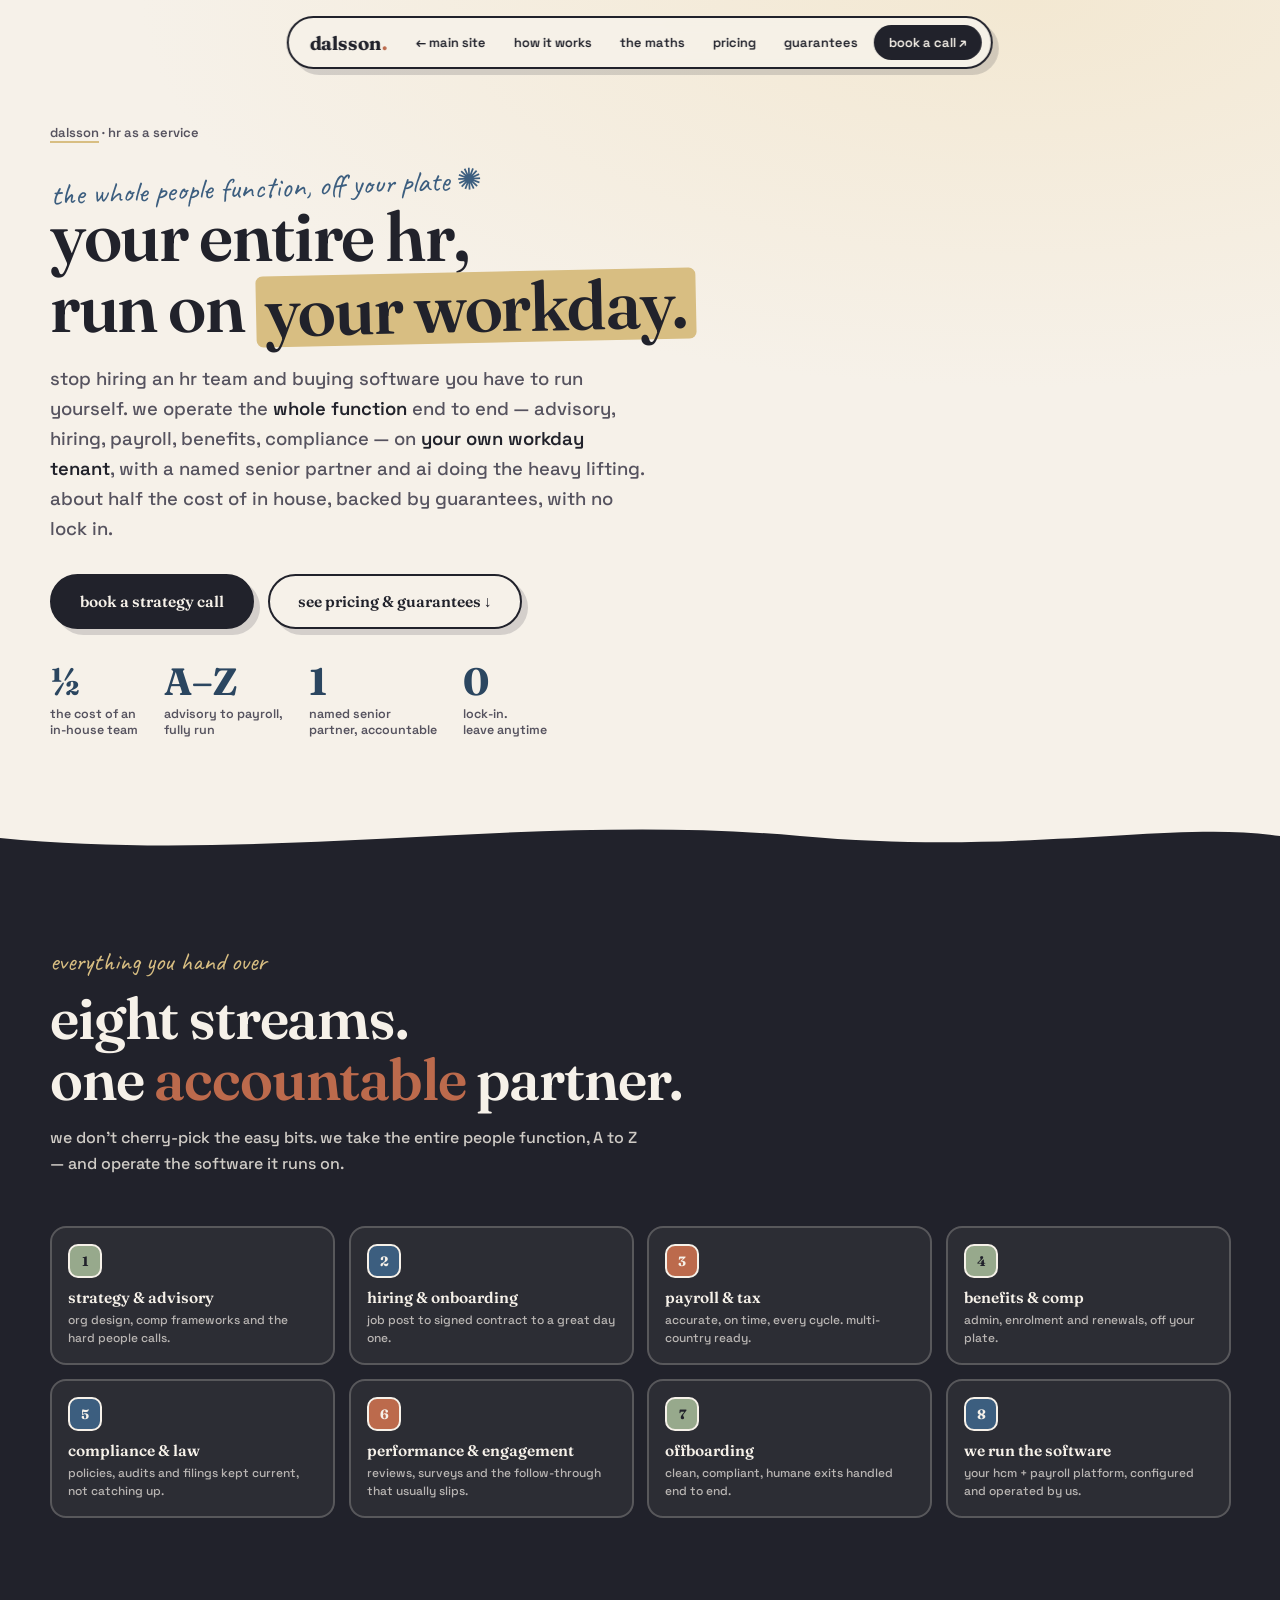
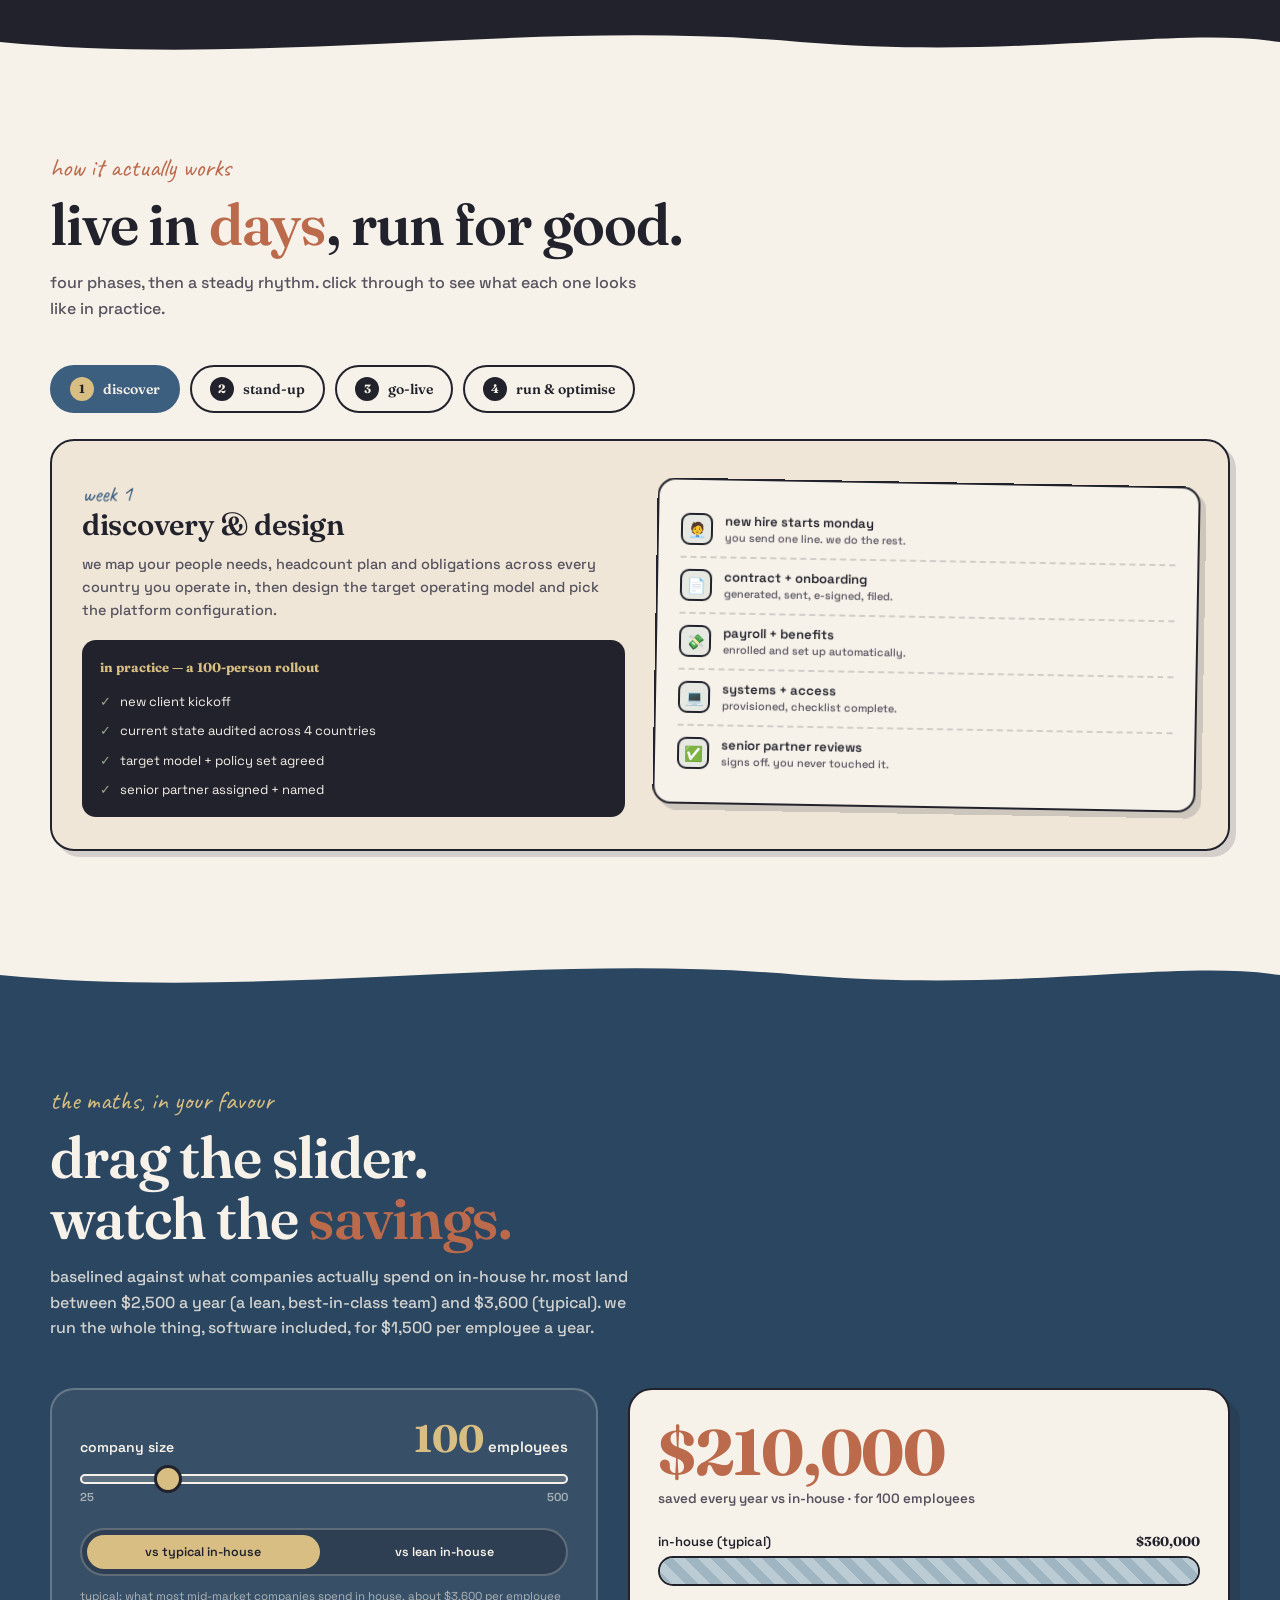
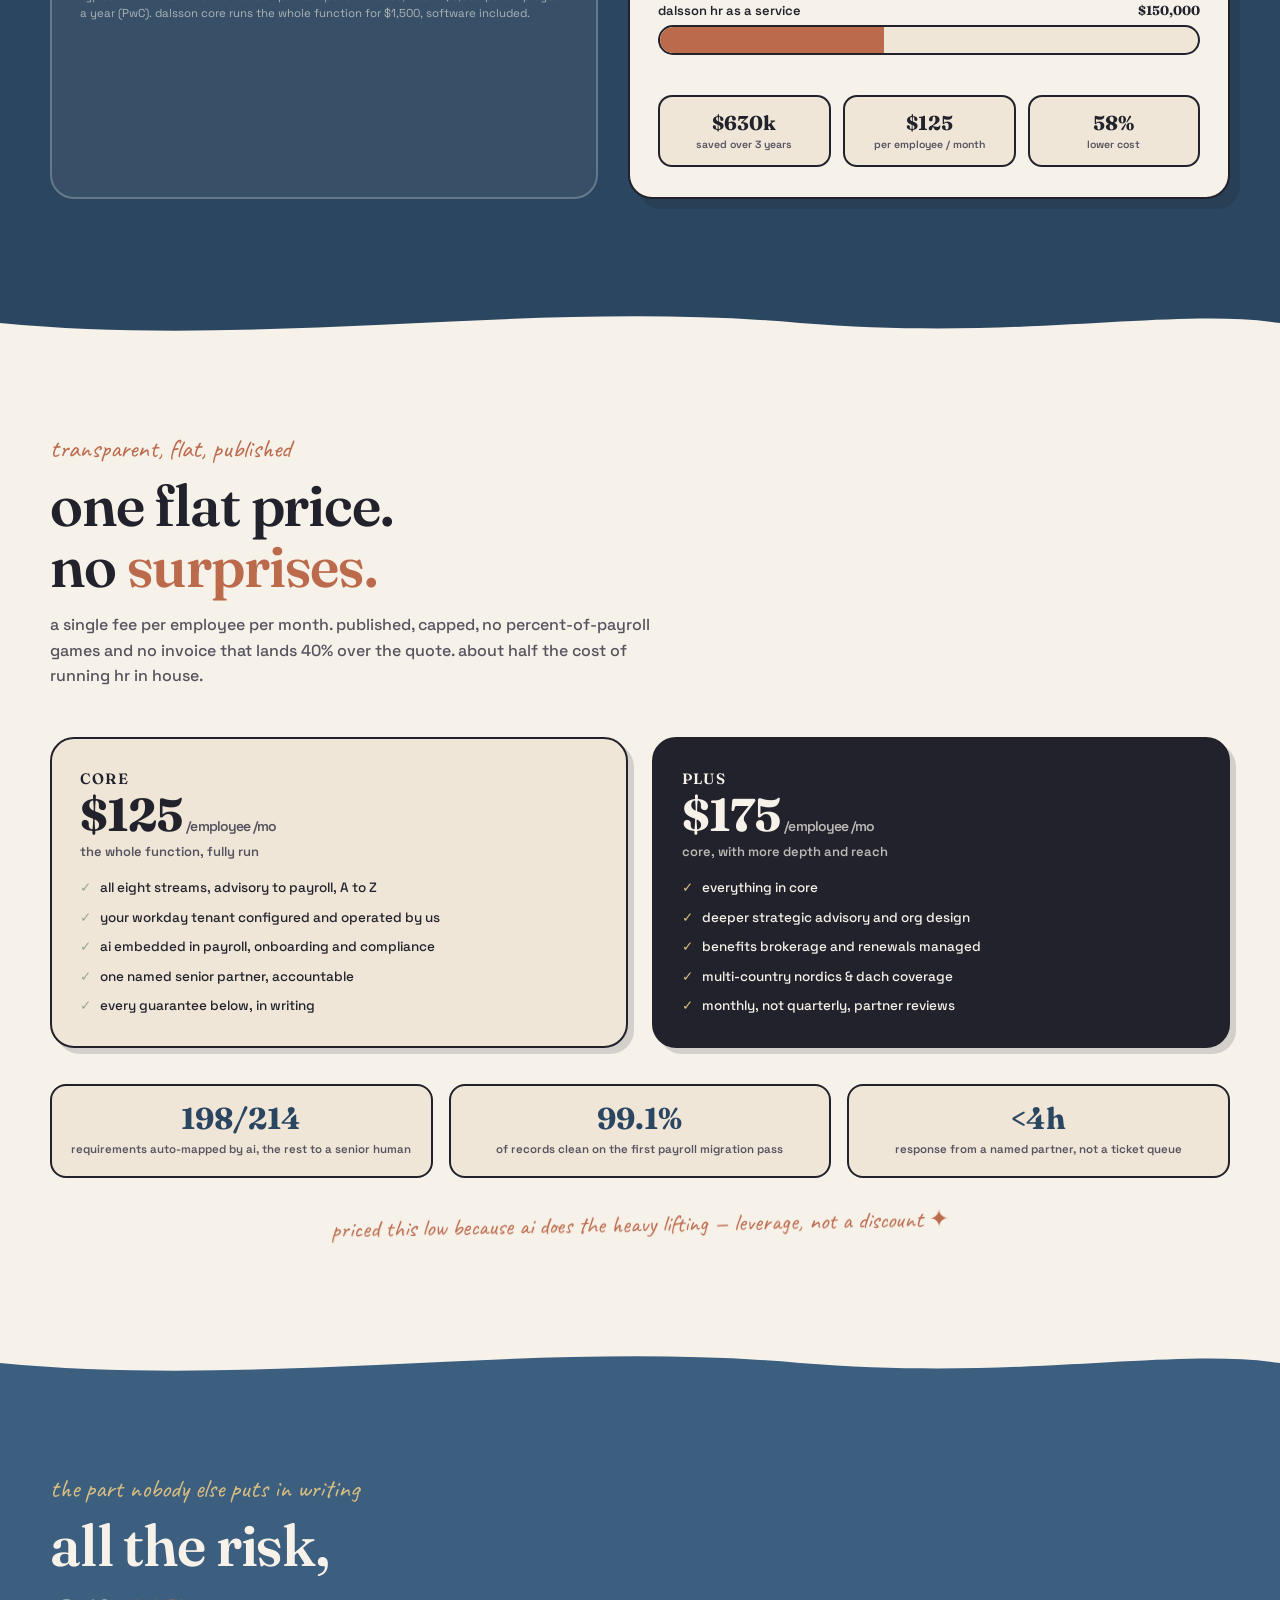
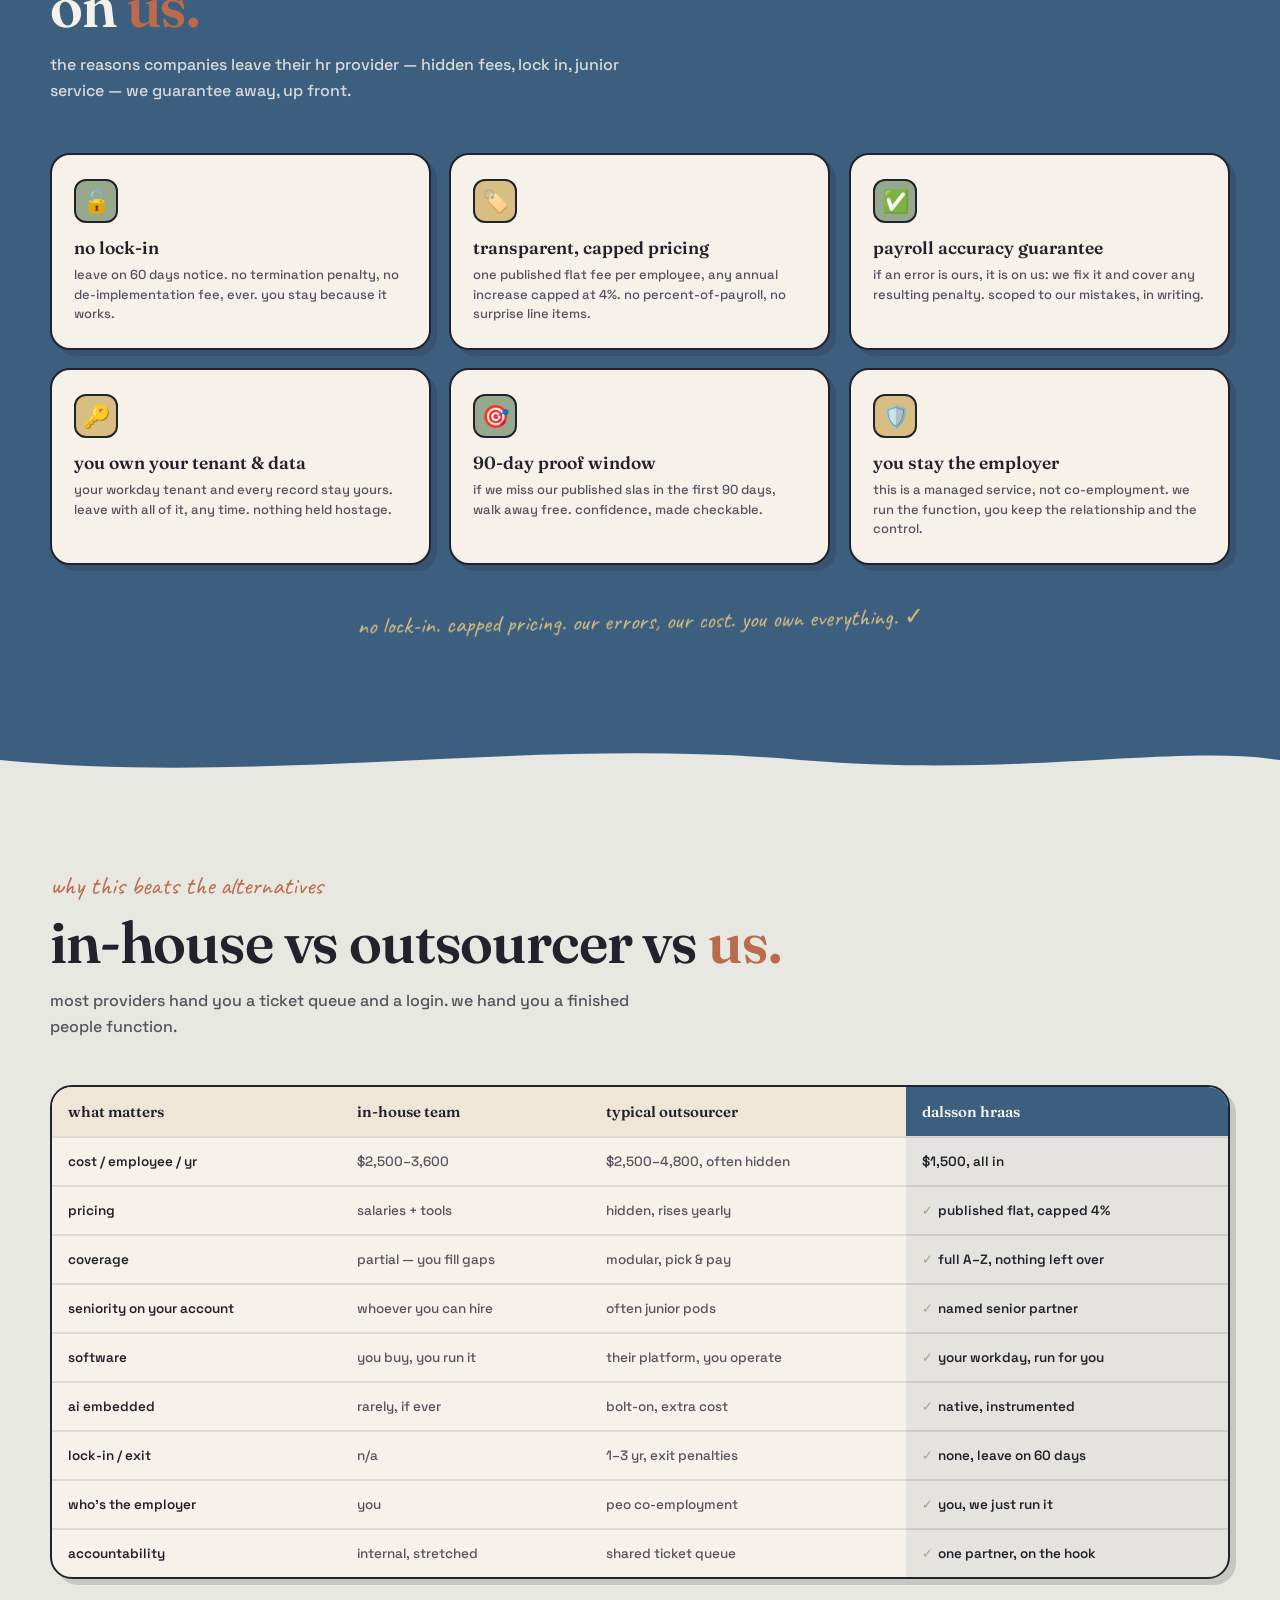
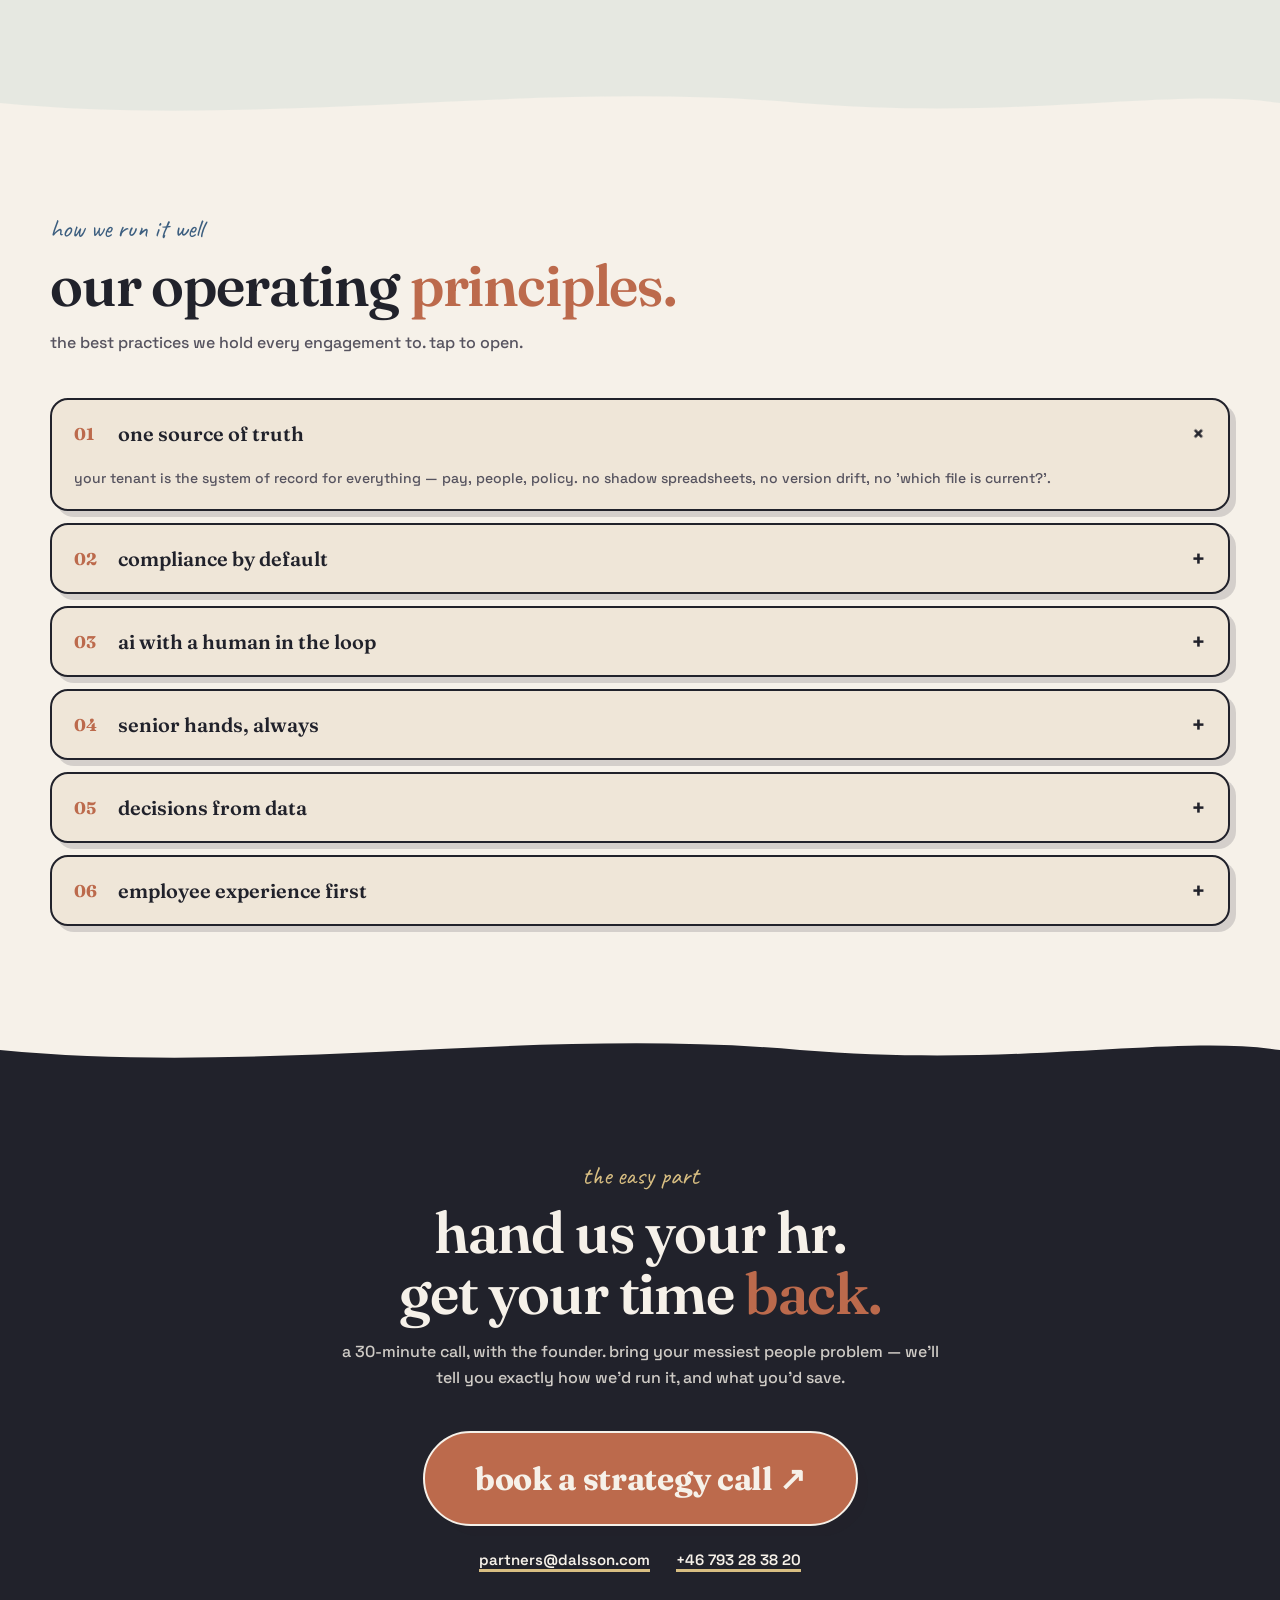
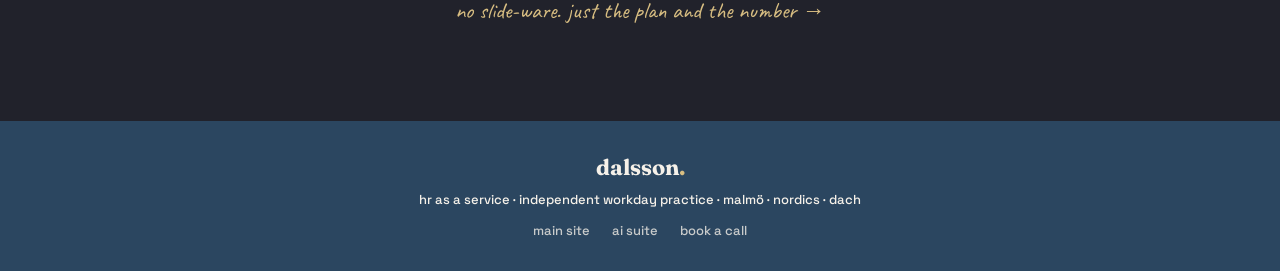
==== hr-as-a-service.html @ a82a8c63 "Import live site source from Vercel deployment (17 Jun 2026) The 12 files actually deployed to dalss" ====
<!DOCTYPE html>
<html lang="en">
<head>
<meta charset="UTF-8">
<meta name="viewport" content="width=device-width, initial-scale=1">
<title>dalsson — hr as a service</title>
<meta name="description" content="Dalsson HR as a Service: your entire people function, run for you end to end — advisory to payroll, software included, AI embedded, for about half the cost of an in-house team.">
<link rel="canonical" href="https://dalsson.com/hr-as-a-service">
<meta name="theme-color" content="#F6F1E9">
<link rel="icon" href="/favicon.svg" type="image/svg+xml">
<link rel="icon" href="/favicon-32.png" sizes="32x32" type="image/png">
<link rel="apple-touch-icon" href="/apple-touch-icon.png">
<link rel="manifest" href="/site.webmanifest">
<meta property="og:type" content="website">
<meta property="og:site_name" content="dalsson">
<meta property="og:locale" content="en_US">
<meta property="og:url" content="https://dalsson.com/hr-as-a-service">
<meta property="og:title" content="HR as a Service — dalsson">
<meta property="og:description" content="Your entire HR run on your Workday, software included, AI embedded — about half the cost of in-house. Transparent flat pricing, no lock-in, guarantees in writing.">
<meta property="og:image" content="https://dalsson.com/og-hraas.png">
<meta property="og:image:width" content="1200">
<meta property="og:image:height" content="630">
<meta property="og:image:alt" content="dalsson HR as a Service — HR, fully run, about half the cost">
<meta name="twitter:card" content="summary_large_image">
<meta name="twitter:title" content="HR as a Service — dalsson">
<meta name="twitter:description" content="Your whole people function, run on your Workday for about half the cost of in-house. No lock-in, guarantees in writing.">
<meta name="twitter:image" content="https://dalsson.com/og-hraas.png">
<link rel="preconnect" href="https://fonts.googleapis.com">
<link rel="preconnect" href="https://fonts.gstatic.com" crossorigin>
<link href="https://fonts.googleapis.com/css2?family=Fraunces:ital,opsz,wght@0,9..144,500;0,9..144,600;0,9..144,700;1,9..144,500&family=Space+Grotesk:wght@400;500;600;700&family=Caveat:wght@600;700&display=swap" rel="stylesheet">
<style>
:root{
  --paper:#F6F1E9;--paper2:#EFE6D8;--ink:#21222B;--ink2:#56535F;
  --blue:#3C5E7F;--blue-d:#2B4660;--clay:#BC6A4C;--sage:#97A98C;
  --sand:#D8BE82;--mist:#9FB6C2;--teal:#43666A;--soft:#E6E8E1;
  --disp:'Fraunces',Georgia,serif;--body:'Space Grotesk',system-ui,sans-serif;--hand:'Caveat',cursive;
  --spring:cubic-bezier(.34,1.4,.5,1);
  --sh:6px 6px 0 rgba(33,34,43,.16);--sh-h:10px 10px 0 rgba(33,34,43,.18);
}
*{margin:0;padding:0;box-sizing:border-box}
html{scroll-behavior:smooth}
body{background:var(--paper);color:var(--ink);font-family:var(--body);overflow-x:hidden;-webkit-font-smoothing:antialiased}
a{color:inherit;text-decoration:none}
button{font:inherit;color:inherit;background:none;border:none;cursor:pointer}
svg{display:block}
::selection{background:var(--sand);color:var(--ink)}
:focus-visible{outline:3px solid var(--blue);outline-offset:3px}

@keyframes floaty{0%,100%{transform:translateY(0)}50%{transform:translateY(-10px)}}
@keyframes popin{0%{opacity:0;transform:translateY(38px) scale(.86)}70%{opacity:1;transform:translateY(-5px) scale(1.03)}100%{opacity:1;transform:translateY(0) scale(1)}}
@keyframes spinny{to{transform:rotate(360deg)}}
.pop{opacity:0}.pop.go{animation:popin .7s var(--spring) forwards;animation-delay:var(--d,0s)}
@media(prefers-reduced-motion:reduce){*,*::before,*::after{animation-duration:.01ms!important;animation-delay:0s!important;transition-duration:.01ms!important}.pop{opacity:1}}

/* nav */
nav.top{position:fixed;top:16px;left:50%;transform:translateX(-50%);z-index:200;display:flex;align-items:center;gap:4px;
  background:rgba(246,241,233,.92);backdrop-filter:blur(10px);border:2px solid var(--ink);border-radius:999px;padding:7px 9px;box-shadow:var(--sh);max-width:calc(100vw - 20px);white-space:nowrap}
nav.top .logo{font-family:var(--disp);font-weight:700;font-size:19px;padding:0 12px;letter-spacing:-.01em}
nav.top .logo i{color:var(--clay);font-style:normal}
nav.top a.lnk{font-weight:600;font-size:13px;padding:8px 12px;border-radius:999px;transition:all .25s var(--spring)}
nav.top a.lnk:hover{background:var(--sand);transform:rotate(-2deg) scale(1.05)}
nav.top a.cta{background:var(--ink);color:var(--paper);font-weight:600;font-size:13px;padding:9px 15px;border-radius:999px;transition:all .25s var(--spring)}
nav.top a.cta:hover{background:var(--blue);transform:rotate(1.5deg) scale(1.05)}
@media(max-width:720px){nav.top a.lnk{display:none}}

.wrap{max-width:1180px;margin:0 auto}
section.block{position:relative;padding:84px 24px 96px}
.kick{display:inline-block;font-family:var(--hand);font-size:26px;transform:rotate(-2deg);margin-bottom:10px;color:var(--blue)}
h2.huge{font-family:var(--disp);font-weight:600;letter-spacing:-.02em;font-size:clamp(31px,4.6vw,58px);line-height:1.06;max-width:900px}
h2.huge em{font-style:normal;color:var(--clay)}
.subline{font-size:16px;font-weight:500;margin-top:14px;max-width:600px;line-height:1.6;color:var(--ink2)}
.wave{display:block;width:100%;height:54px;margin-bottom:-1px}

/* hero */
.hero{position:relative;padding:124px 24px 70px;background:radial-gradient(115% 80% at 80% 0%, #F3E8D2 0%, var(--paper) 60%);overflow:hidden}
.hero .crumb{font-weight:600;font-size:13px;color:var(--ink2);margin-bottom:14px}
.hero .crumb a{border-bottom:2px solid var(--sand)}
.hero .hello{font-family:var(--hand);font-size:clamp(22px,2.6vw,30px);color:var(--blue);transform:rotate(-2deg);margin-bottom:8px}
.hero h1{font-family:var(--disp);font-weight:600;letter-spacing:-.02em;font-size:clamp(38px,5.4vw,72px);line-height:1.02}
.hero h1 .mark{font-style:normal;background:var(--sand);padding:0 .12em;border-radius:.1em;display:inline-block;transform:rotate(-1.2deg)}
.hero h1 em{font-style:normal;color:var(--clay)}
.hero p.sub{font-size:clamp(15px,1.5vw,18.5px);line-height:1.62;color:var(--ink2);max-width:600px;margin-top:22px;font-weight:500}
.hero p.sub b{color:var(--ink);font-weight:600}
.hero-ctas{display:flex;gap:14px;margin-top:30px;flex-wrap:wrap}
.bigbtn{font-family:var(--disp);font-weight:600;font-size:15.5px;background:var(--ink);color:var(--paper);padding:16px 28px;border-radius:999px;border:2px solid var(--ink);box-shadow:var(--sh);transition:all .22s var(--spring);display:inline-block}
.bigbtn:hover{transform:translateY(-3px) rotate(-1deg);box-shadow:var(--sh-h);background:var(--blue)}
.bigbtn:active{transform:translateY(2px);box-shadow:3px 3px 0 rgba(33,34,43,.2)}
.bigbtn.ghost{background:var(--paper);color:var(--ink)}
.bigbtn.ghost:hover{background:var(--sand);color:var(--ink)}
.trust{display:flex;gap:26px;flex-wrap:wrap;margin-top:34px}
.trust .ti{display:flex;flex-direction:column}
.trust .ti b{font-family:var(--disp);font-weight:700;font-size:clamp(26px,3vw,38px);color:var(--blue-d);line-height:1}
.trust .ti span{font-size:12.5px;font-weight:600;color:var(--ink2);margin-top:5px}

/* streams */
.streams-sec{background:var(--ink);color:var(--paper)}
.streams-sec .kick{color:var(--sand)}
.streams-sec .subline{color:rgba(246,241,233,.82)}
.hr-streams{display:grid;grid-template-columns:repeat(4,1fr);gap:14px;margin-top:50px}
@media(max-width:900px){.hr-streams{grid-template-columns:repeat(2,1fr)}}
@media(max-width:520px){.hr-streams{grid-template-columns:1fr}}
.stream{background:rgba(246,241,233,.05);border:2px solid rgba(246,241,233,.22);border-radius:16px;padding:16px;transform:rotate(var(--r,0deg));transition:transform .25s var(--spring),background .25s}
.stream:hover{transform:rotate(0deg) translateY(-5px);background:rgba(246,241,233,.1)}
.stream:nth-child(4n+1){--r:-.8deg}.stream:nth-child(4n+2){--r:.7deg}.stream:nth-child(4n+3){--r:.6deg}.stream:nth-child(4n){--r:-.7deg}
.stream .si{width:34px;height:34px;border-radius:10px;background:var(--blue);border:2px solid var(--paper);display:flex;align-items:center;justify-content:center;font-family:var(--disp);font-weight:700;font-size:13.5px;color:var(--paper);margin-bottom:11px}
.stream:nth-child(3n) .si{background:var(--clay)}.stream:nth-child(3n+1) .si{background:var(--sage);color:var(--ink)}
.stream .st{font-family:var(--disp);font-weight:600;font-size:15.5px;line-height:1.18}
.stream .sp{font-size:12px;line-height:1.45;color:rgba(246,241,233,.7);margin-top:5px;font-weight:500}

/* how it works */
.how{background:var(--paper)}
.how .kick{color:var(--clay)}
.tabs{display:flex;gap:10px;flex-wrap:wrap;margin-top:44px}
.tab{font-family:var(--disp);font-weight:600;font-size:14px;border:2px solid var(--ink);border-radius:999px;padding:10px 18px;background:var(--paper);transition:all .2s var(--spring);display:flex;align-items:center;gap:9px}
.tab .tn{width:24px;height:24px;border-radius:50%;background:var(--ink);color:var(--paper);display:flex;align-items:center;justify-content:center;font-size:12px;font-weight:700}
.tab:hover{transform:translateY(-2px)}
.tab.on{background:var(--blue);color:var(--paper);border-color:var(--blue)}
.tab.on .tn{background:var(--sand);color:var(--ink)}
.panel{margin-top:26px;border:2px solid var(--ink);border-radius:24px;background:var(--paper2);box-shadow:var(--sh);padding:32px 30px;display:grid;grid-template-columns:1fr 1fr;gap:30px;align-items:center}
@media(max-width:820px){.panel{grid-template-columns:1fr;gap:22px}}
.panel h3{font-family:var(--disp);font-weight:600;font-size:clamp(21px,2.3vw,30px);letter-spacing:-.01em}
.panel .when{font-family:var(--hand);font-size:23px;color:var(--blue);transform:rotate(-1.5deg);margin-bottom:4px}
.panel p{font-size:14.5px;line-height:1.6;font-weight:500;margin-top:10px;color:var(--ink2)}
.panel .ex{margin-top:18px;background:var(--ink);color:var(--paper);border-radius:14px;padding:16px 18px;font-size:13px;line-height:1.7}
.panel .ex b{color:var(--sand);font-family:var(--disp)}
.panel .ex .row{display:flex;gap:9px;align-items:flex-start;margin-top:7px}
.panel .ex .row:first-of-type{margin-top:12px}
.panel .ex .tick{color:var(--sage);font-weight:700}
.flowcard{background:var(--paper);border:2px solid var(--ink);border-radius:18px;box-shadow:var(--sh);padding:22px;transform:rotate(1deg)}
.flowcard .fl{display:flex;align-items:center;gap:12px;padding:11px 0;border-bottom:2px dashed rgba(33,34,43,.18)}
.flowcard .fl:last-child{border-bottom:none}
.flowcard .fl .d{width:32px;height:32px;flex:none;border-radius:9px;background:var(--soft);border:2px solid var(--ink);display:flex;align-items:center;justify-content:center;font-size:15px}
.flowcard .fl .ft{font-size:13px;font-weight:600;line-height:1.3}
.flowcard .fl .ft span{display:block;font-size:11px;font-weight:500;color:var(--ink2)}

/* calculator */
.calc{background:var(--blue-d);color:var(--paper);overflow:hidden}
.calc .kick{color:var(--sand)}
.calc .subline{color:rgba(246,241,233,.82)}
.calc-grid{display:grid;grid-template-columns:1fr 1.1fr;gap:30px;margin-top:48px;align-items:stretch}
@media(max-width:880px){.calc-grid{grid-template-columns:1fr}}
.calc-controls{background:rgba(246,241,233,.06);border:2px solid rgba(246,241,233,.25);border-radius:24px;padding:30px 28px}
.calc-controls label{font-weight:600;font-size:14px;display:block}
.empline{display:flex;align-items:baseline;justify-content:space-between;margin-bottom:6px}
.empline .ev{font-family:var(--disp);font-weight:700;font-size:38px;color:var(--sand);line-height:1}
.empline .ev small{font-size:15px;color:var(--paper);font-weight:600;margin-left:4px;font-family:var(--body)}
input[type=range]{-webkit-appearance:none;appearance:none;width:100%;height:10px;border-radius:999px;background:rgba(246,241,233,.2);border:2px solid var(--paper);outline:none;margin:10px 0 6px}
input[type=range]::-webkit-slider-thumb{-webkit-appearance:none;appearance:none;width:28px;height:28px;border-radius:50%;background:var(--sand);border:3px solid var(--ink);cursor:pointer;transition:transform .15s}
input[type=range]::-webkit-slider-thumb:hover{transform:scale(1.12)}
input[type=range]::-moz-range-thumb{width:28px;height:28px;border-radius:50%;background:var(--sand);border:3px solid var(--ink);cursor:pointer}
.rangeends{display:flex;justify-content:space-between;font-size:11.5px;font-weight:600;color:rgba(246,241,233,.6)}
.toggle{display:flex;gap:8px;margin-top:24px;background:rgba(33,34,43,.35);border-radius:999px;padding:5px;border:2px solid rgba(246,241,233,.25)}
.toggle button{flex:1;font-weight:600;font-size:12.5px;padding:9px 8px;border-radius:999px;color:var(--paper);transition:all .2s}
.toggle button.on{background:var(--sand);color:var(--ink)}
.tnote{font-size:11.5px;color:rgba(246,241,233,.62);margin-top:12px;line-height:1.45}
.calc-out{background:var(--paper);color:var(--ink);border:2px solid var(--ink);border-radius:24px;box-shadow:var(--sh-h);padding:30px 28px;display:flex;flex-direction:column}
.bigsave{font-family:var(--disp);font-weight:700;font-size:clamp(40px,5.5vw,64px);letter-spacing:-.02em;color:var(--clay);line-height:1;font-variant-numeric:tabular-nums}
.bigsave-l{font-size:13.5px;font-weight:600;color:var(--ink2);margin-top:6px}
.bars{margin-top:26px}
.barbox{margin-bottom:16px}
.barbox .bl{display:flex;justify-content:space-between;font-size:13px;font-weight:600;margin-bottom:6px}
.barbox .bl b{font-family:var(--disp);font-variant-numeric:tabular-nums}
.bar-track{height:30px;border:2px solid var(--ink);border-radius:999px;background:var(--paper2);overflow:hidden}
.bar-fill{height:100%;border-radius:999px 0 0 999px;width:0;transition:width .5s var(--spring)}
.bar-fill.full{background:repeating-linear-gradient(45deg,var(--mist),var(--mist) 9px,#bcccd4 9px,#bcccd4 18px)}
.bar-fill.us{background:var(--clay)}
.calc-foot{display:grid;grid-template-columns:repeat(3,1fr);gap:12px;margin-top:auto;padding-top:24px}
.miniwn{border:2px solid var(--ink);border-radius:14px;padding:13px 12px;text-align:center;background:var(--paper2)}
.miniwn b{font-family:var(--disp);font-weight:700;font-size:20px;display:block;font-variant-numeric:tabular-nums}
.miniwn span{font-size:10.5px;font-weight:600;color:var(--ink2);line-height:1.3;display:block;margin-top:3px}

/* benefit matrix */
.matrix-sec{background:var(--soft)}
.matrix-wrap{margin-top:46px;overflow-x:auto;border:2px solid var(--ink);border-radius:22px;box-shadow:var(--sh);background:var(--paper)}
table.matrix{width:100%;border-collapse:collapse;min-width:680px}
table.matrix th,table.matrix td{padding:15px 16px;text-align:left;border-bottom:2px solid rgba(33,34,43,.12);font-size:13.5px}
table.matrix thead th{font-family:var(--disp);font-weight:600;font-size:15px;background:var(--paper2);position:sticky;top:0}
table.matrix thead th.us{background:var(--blue);color:var(--paper)}
table.matrix td.dim{color:var(--ink2);font-weight:500}
table.matrix td.us{background:rgba(60,94,127,.09);font-weight:600}
table.matrix td.us .tick{color:var(--sage);font-weight:700;margin-right:5px}
table.matrix tbody tr:last-child td{border-bottom:none}
table.matrix .rowh{font-weight:600}
table.matrix tbody tr:hover td{background:rgba(216,190,130,.16)}
table.matrix tbody tr:hover td.us{background:rgba(60,94,127,.16)}

/* best practices */
.bp-sec{background:var(--paper)}
.bp-sec .kick{color:var(--blue)}
.bp-list{margin-top:42px;display:flex;flex-direction:column;gap:12px}
.bp{border:2px solid var(--ink);border-radius:18px;background:var(--paper2);box-shadow:var(--sh);overflow:hidden;transition:transform .25s var(--spring)}
.bp:hover{transform:translateY(-3px)}
.bp .bph{display:flex;align-items:center;gap:14px;padding:18px 22px;cursor:pointer}
.bp .bpn{font-family:var(--disp);font-weight:700;font-size:17px;color:var(--clay);flex:none;width:30px}
.bp .bpt{font-family:var(--disp);font-weight:600;font-size:clamp(16px,2vw,20px);flex:1}
.bp .bpx{font-size:24px;font-weight:600;transition:transform .3s var(--spring);flex:none}
.bp.open .bpx{transform:rotate(45deg)}
.bp .bpb{max-height:0;overflow:hidden;transition:max-height .35s ease;padding:0 22px}
.bp.open .bpb{max-height:200px;padding:0 22px 20px}
.bp .bpb p{font-size:14px;line-height:1.6;font-weight:500;color:var(--ink2)}

/* final cta */
.cta-sec{background:var(--ink);color:var(--paper);text-align:center;overflow:hidden}
.cta-sec h2.huge{margin:0 auto}
.cta-sec .subline{margin:14px auto 0;color:rgba(246,241,233,.82)}
.megabtn{margin-top:40px;display:inline-block;font-family:var(--disp);font-weight:700;font-size:clamp(20px,3vw,32px);letter-spacing:-.01em;background:var(--clay);color:var(--paper);padding:26px 50px;border-radius:999px;border:2px solid var(--paper);box-shadow:var(--sh-h);transition:all .22s var(--spring);animation:floaty 6s ease-in-out infinite}
.megabtn:hover{transform:scale(1.05) rotate(-1.5deg);background:var(--blue)}
.megabtn:active{transform:translateY(4px)}
.cta-sec .alt{margin-top:24px;display:flex;gap:26px;justify-content:center;flex-wrap:wrap;font-weight:600;font-size:15px}
.cta-sec .alt a{border-bottom:3px solid var(--sand)}
.cta-sec .note{font-family:var(--hand);font-size:23px;margin-top:24px;color:var(--sand);transform:rotate(-1.5deg)}

footer{background:var(--blue-d);color:var(--paper);padding:32px 24px;text-align:center;font-weight:500;font-size:13px}
footer .flogo{font-family:var(--disp);font-weight:700;font-size:22px;display:block;margin-bottom:10px}
footer .flogo i{color:var(--sand);font-style:normal}
footer nav{display:flex;gap:22px;justify-content:center;margin-top:14px;opacity:.78}
footer nav a:hover{color:var(--sand)}

/* pricing tiers */
.pricing-sec{background:var(--paper)}
.pricing-sec .kick{color:var(--clay)}
.tiers{display:grid;grid-template-columns:1fr 1fr;gap:24px;margin-top:48px}
@media(max-width:760px){.tiers{grid-template-columns:1fr}}
.tier{border:2px solid var(--ink);border-radius:24px;background:var(--paper2);box-shadow:var(--sh);padding:30px 28px;transform:rotate(var(--r,0deg));transition:transform .3s var(--spring)}
.tier:hover{transform:rotate(0) translateY(-6px)}
.tier.feat{background:var(--ink);color:var(--paper)}
.tier .tname{font-family:var(--disp);font-weight:600;font-size:15px;text-transform:uppercase;letter-spacing:.08em}
.tier .price{font-family:var(--disp);font-weight:700;font-size:46px;letter-spacing:-.02em;margin-top:4px;line-height:1}
.tier .price small{font-family:var(--body);font-size:14px;font-weight:600;color:var(--ink2)}
.tier.feat .price small{color:rgba(246,241,233,.72)}
.tier .punit{font-size:13px;font-weight:600;color:var(--ink2);margin-top:5px}
.tier.feat .punit{color:rgba(246,241,233,.72)}
.tier ul{list-style:none;margin-top:18px;display:flex;flex-direction:column;gap:10px}
.tier li{font-size:13.5px;font-weight:500;line-height:1.45;display:flex;gap:9px;align-items:flex-start}
.tier .ck{color:var(--sage);font-weight:700;flex:none}
.tier.feat .ck{color:var(--sand)}
.leverage{margin-top:32px;text-align:center;font-family:var(--hand);font-size:24px;color:var(--clay);transform:rotate(-1deg)}
.proof{display:grid;grid-template-columns:repeat(3,1fr);gap:16px;margin-top:36px}
@media(max-width:640px){.proof{grid-template-columns:1fr}}
.proof .pf{border:2px solid var(--ink);border-radius:16px;padding:18px 16px;text-align:center;background:var(--paper2)}
.proof .pf b{display:block;font-family:var(--disp);font-weight:700;font-size:30px;color:var(--blue-d);line-height:1;font-variant-numeric:tabular-nums}
.proof .pf span{display:block;font-size:11.5px;font-weight:600;color:var(--ink2);margin-top:8px;line-height:1.35}
/* guarantees */
.guar-sec{background:var(--blue);color:var(--paper)}
.guar-sec .kick{color:var(--sand)}
.guar-sec .subline{color:rgba(246,241,233,.85)}
.guards{display:grid;grid-template-columns:repeat(3,1fr);gap:18px;margin-top:50px}
@media(max-width:820px){.guards{grid-template-columns:1fr}}
.guard{background:var(--paper);color:var(--ink);border:2px solid var(--ink);border-radius:20px;box-shadow:var(--sh);padding:24px 22px;transform:rotate(var(--r,0deg));transition:transform .3s var(--spring)}
.guard:hover{transform:rotate(0) translateY(-6px)}
.guard:nth-child(3n+1){--r:-1deg}.guard:nth-child(3n+2){--r:.8deg}.guard:nth-child(3n){--r:-.6deg}
.guard .gi{width:44px;height:44px;border-radius:12px;background:var(--sage);border:2px solid var(--ink);display:flex;align-items:center;justify-content:center;font-size:22px;margin-bottom:14px}
.guard:nth-child(2n) .gi{background:var(--sand)}
.guard h4{font-family:var(--disp);font-weight:600;font-size:17.5px;margin-bottom:7px}
.guard p{font-size:13px;line-height:1.5;font-weight:500;color:var(--ink2)}
.guar-stamp{text-align:center;margin-top:42px;font-family:var(--hand);font-size:24px;color:var(--sand);transform:rotate(-1deg)}
#confetti{position:fixed;inset:0;pointer-events:none;z-index:9998}
</style>
</head>
<body>
<canvas id="confetti"></canvas>

<nav class="top">
  <a class="logo" href="/">dalsson<i>.</i></a>
  <a class="lnk" href="/#top">← main site</a>
  <a class="lnk" href="#how">how it works</a>
  <a class="lnk" href="#calc">the maths</a>
  <a class="lnk" href="#pricing">pricing</a>
  <a class="lnk" href="#guarantees">guarantees</a>
  <a class="cta" href="#book">book a call ↗</a>
</nav>

<!-- HERO -->
<section class="hero" id="top">
  <div class="wrap">
    <div class="crumb"><a href="/">dalsson</a> · hr as a service</div>
    <div class="hello">the whole people function, off your plate ✺</div>
    <h1>your entire hr,<br>run on <span class="mark">your workday.</span></h1>
    <p class="sub">stop hiring an hr team and buying software you have to run yourself. we operate the <b>whole function</b> end to end — advisory, hiring, payroll, benefits, compliance — on <b>your own workday tenant</b>, with a named senior partner and ai doing the heavy lifting. about half the cost of in house, backed by guarantees, with no lock in.</p>
    <div class="hero-ctas">
      <a class="bigbtn" href="#book">book a strategy call</a>
      <a class="bigbtn ghost" href="#pricing">see pricing &amp; guarantees ↓</a>
    </div>
    <div class="trust">
      <div class="ti"><b>½</b><span>the cost of an<br>in-house team</span></div>
      <div class="ti"><b>A–Z</b><span>advisory to payroll,<br>fully run</span></div>
      <div class="ti"><b>1</b><span>named senior<br>partner, accountable</span></div>
      <div class="ti"><b>0</b><span>lock-in.<br>leave anytime</span></div>
    </div>
  </div>
</section>

<!-- STREAMS -->
<svg class="wave" viewBox="0 0 1440 54" preserveAspectRatio="none" style="background:var(--paper)"><path d="M0,30 C300,56 600,4 900,28 C1150,48 1320,12 1440,28 L1440,54 L0,54 Z" fill="#21222B"/></svg>
<section class="block streams-sec" id="streams">
  <div class="wrap">
    <span class="kick pop">everything you hand over</span>
    <h2 class="huge pop" style="--d:.1s">eight streams.<br>one <em>accountable</em> partner.</h2>
    <p class="subline pop" style="--d:.2s">we don't cherry-pick the easy bits. we take the entire people function, A to Z — and operate the software it runs on.</p>
    <div class="hr-streams">
      <div class="stream pop" style="--d:.05s"><div class="si">1</div><div class="st">strategy &amp; advisory</div><div class="sp">org design, comp frameworks and the hard people calls.</div></div>
      <div class="stream pop" style="--d:.1s"><div class="si">2</div><div class="st">hiring &amp; onboarding</div><div class="sp">job post to signed contract to a great day one.</div></div>
      <div class="stream pop" style="--d:.15s"><div class="si">3</div><div class="st">payroll &amp; tax</div><div class="sp">accurate, on time, every cycle. multi-country ready.</div></div>
      <div class="stream pop" style="--d:.2s"><div class="si">4</div><div class="st">benefits &amp; comp</div><div class="sp">admin, enrolment and renewals, off your plate.</div></div>
      <div class="stream pop" style="--d:.25s"><div class="si">5</div><div class="st">compliance &amp; law</div><div class="sp">policies, audits and filings kept current, not catching up.</div></div>
      <div class="stream pop" style="--d:.3s"><div class="si">6</div><div class="st">performance &amp; engagement</div><div class="sp">reviews, surveys and the follow-through that usually slips.</div></div>
      <div class="stream pop" style="--d:.35s"><div class="si">7</div><div class="st">offboarding</div><div class="sp">clean, compliant, humane exits handled end to end.</div></div>
      <div class="stream pop" style="--d:.4s"><div class="si">8</div><div class="st">we run the software</div><div class="sp">your hcm + payroll platform, configured and operated by us.</div></div>
    </div>
  </div>
</section>

<!-- HOW IT WORKS -->
<svg class="wave" viewBox="0 0 1440 54" preserveAspectRatio="none" style="background:var(--ink)"><path d="M0,28 C300,54 600,4 900,28 C1150,46 1320,12 1440,28 L1440,54 L0,54 Z" fill="#F6F1E9"/></svg>
<section class="block how" id="how">
  <div class="wrap">
    <span class="kick pop">how it actually works</span>
    <h2 class="huge pop" style="--d:.1s">live in <em>days</em>, run for good.</h2>
    <p class="subline pop" style="--d:.2s">four phases, then a steady rhythm. click through to see what each one looks like in practice.</p>
    <div class="tabs" id="tabs"></div>
    <div id="panelHost"></div>
  </div>
</section>

<!-- CALCULATOR -->
<svg class="wave" viewBox="0 0 1440 54" preserveAspectRatio="none" style="background:var(--paper)"><path d="M0,28 C300,54 600,4 900,28 C1150,46 1320,12 1440,28 L1440,54 L0,54 Z" fill="#2B4660"/></svg>
<section class="block calc" id="calc">
  <div class="wrap">
    <span class="kick pop">the maths, in your favour</span>
    <h2 class="huge pop" style="--d:.1s">drag the slider.<br>watch the <em>savings.</em></h2>
    <p class="subline pop" style="--d:.2s">baselined against what companies actually spend on in-house hr. most land between $2,500 a year (a lean, best-in-class team) and $3,600 (typical). we run the whole thing, software included, for $1,500 per employee a year.</p>
    <div class="calc-grid">
      <div class="calc-controls pop" style="--d:.1s">
        <div class="empline"><label for="emp">company size</label><span class="ev"><span id="empVal">100</span><small>employees</small></span></div>
        <input type="range" id="emp" min="25" max="500" step="5" value="100">
        <div class="rangeends"><span>25</span><span>500</span></div>
        <div class="toggle" id="modeToggle">
          <button data-mode="typ" class="on">vs typical in-house</button>
          <button data-mode="lean">vs lean in-house</button>
        </div>
        <p class="tnote" id="tnote">typical: what most mid-market companies spend in house, about $3,600 per employee a year (PwC). dalsson core runs the whole function for $1,500, software included.</p>
      </div>
      <div class="calc-out pop" style="--d:.2s">
        <div class="bigsave" id="saveBig">$210,000</div>
        <div class="bigsave-l" id="saveLbl">saved every year vs in-house · for 100 employees</div>
        <div class="bars">
          <div class="barbox">
            <div class="bl"><span id="lblIn">in-house (typical)</span><b id="valIn">$360,000</b></div>
            <div class="bar-track"><div class="bar-fill full" id="barIn"></div></div>
          </div>
          <div class="barbox">
            <div class="bl"><span>dalsson hr as a service</span><b id="valDal">$150,000</b></div>
            <div class="bar-track"><div class="bar-fill us" id="barDal"></div></div>
          </div>
        </div>
        <div class="calc-foot">
          <div class="miniwn"><b id="m3yr">$630k</b><span>saved over 3 years</span></div>
          <div class="miniwn"><b id="mPm">$125</b><span>per employee / month</span></div>
          <div class="miniwn"><b id="mPct">58%</b><span>lower cost</span></div>
        </div>
      </div>
    </div>
  </div>
</section>

<!-- PRICING -->
<svg class="wave" viewBox="0 0 1440 54" preserveAspectRatio="none" style="background:var(--blue-d)"><path d="M0,28 C300,54 600,4 900,28 C1150,46 1320,12 1440,28 L1440,54 L0,54 Z" fill="#F6F1E9"/></svg>
<section class="block pricing-sec" id="pricing">
  <div class="wrap">
    <span class="kick pop">transparent, flat, published</span>
    <h2 class="huge pop" style="--d:.1s">one flat price.<br>no <em>surprises.</em></h2>
    <p class="subline pop" style="--d:.2s">a single fee per employee per month. published, capped, no percent-of-payroll games and no invoice that lands 40% over the quote. about half the cost of running hr in house.</p>
    <div class="tiers">
      <div class="tier pop" style="--d:.1s;--r:-1deg">
        <div class="tname">core</div>
        <div class="price">$125<small> /employee /mo</small></div>
        <div class="punit">the whole function, fully run</div>
        <ul>
          <li><span class="ck">✓</span><span>all eight streams, advisory to payroll, A to Z</span></li>
          <li><span class="ck">✓</span><span>your workday tenant configured and operated by us</span></li>
          <li><span class="ck">✓</span><span>ai embedded in payroll, onboarding and compliance</span></li>
          <li><span class="ck">✓</span><span>one named senior partner, accountable</span></li>
          <li><span class="ck">✓</span><span>every guarantee below, in writing</span></li>
        </ul>
      </div>
      <div class="tier feat pop" style="--d:.2s;--r:1deg">
        <div class="tname">plus</div>
        <div class="price">$175<small> /employee /mo</small></div>
        <div class="punit">core, with more depth and reach</div>
        <ul>
          <li><span class="ck">✓</span><span>everything in core</span></li>
          <li><span class="ck">✓</span><span>deeper strategic advisory and org design</span></li>
          <li><span class="ck">✓</span><span>benefits brokerage and renewals managed</span></li>
          <li><span class="ck">✓</span><span>multi-country nordics &amp; dach coverage</span></li>
          <li><span class="ck">✓</span><span>monthly, not quarterly, partner reviews</span></li>
        </ul>
      </div>
    </div>
    <div class="proof pop" style="--d:.3s">
      <div class="pf"><b>198/214</b><span>requirements auto-mapped by ai, the rest to a senior human</span></div>
      <div class="pf"><b>99.1%</b><span>of records clean on the first payroll migration pass</span></div>
      <div class="pf"><b>&lt;4h</b><span>response from a named partner, not a ticket queue</span></div>
    </div>
    <div class="leverage">priced this low because ai does the heavy lifting — leverage, not a discount ✦</div>
  </div>
</section>

<!-- GUARANTEES -->
<svg class="wave" viewBox="0 0 1440 54" preserveAspectRatio="none" style="background:var(--paper)"><path d="M0,28 C300,54 600,4 900,28 C1150,46 1320,12 1440,28 L1440,54 L0,54 Z" fill="#3C5E7F"/></svg>
<section class="block guar-sec" id="guarantees">
  <div class="wrap">
    <span class="kick pop">the part nobody else puts in writing</span>
    <h2 class="huge pop" style="--d:.1s">all the risk,<br>on <em>us.</em></h2>
    <p class="subline pop" style="--d:.2s">the reasons companies leave their hr provider — hidden fees, lock in, junior service — we guarantee away, up front.</p>
    <div class="guards">
      <div class="guard pop" style="--d:.05s"><div class="gi">🔓</div><h4>no lock-in</h4><p>leave on 60 days notice. no termination penalty, no de-implementation fee, ever. you stay because it works.</p></div>
      <div class="guard pop" style="--d:.1s"><div class="gi">🏷️</div><h4>transparent, capped pricing</h4><p>one published flat fee per employee, any annual increase capped at 4%. no percent-of-payroll, no surprise line items.</p></div>
      <div class="guard pop" style="--d:.15s"><div class="gi">✅</div><h4>payroll accuracy guarantee</h4><p>if an error is ours, it is on us: we fix it and cover any resulting penalty. scoped to our mistakes, in writing.</p></div>
      <div class="guard pop" style="--d:.2s"><div class="gi">🔑</div><h4>you own your tenant &amp; data</h4><p>your workday tenant and every record stay yours. leave with all of it, any time. nothing held hostage.</p></div>
      <div class="guard pop" style="--d:.25s"><div class="gi">🎯</div><h4>90-day proof window</h4><p>if we miss our published slas in the first 90 days, walk away free. confidence, made checkable.</p></div>
      <div class="guard pop" style="--d:.3s"><div class="gi">🛡️</div><h4>you stay the employer</h4><p>this is a managed service, not co-employment. we run the function, you keep the relationship and the control.</p></div>
    </div>
    <div class="guar-stamp">no lock-in. capped pricing. our errors, our cost. you own everything. ✓</div>
  </div>
</section>

<!-- BENEFIT MATRIX -->
<svg class="wave" viewBox="0 0 1440 54" preserveAspectRatio="none" style="background:var(--blue)"><path d="M0,28 C300,54 600,4 900,28 C1150,46 1320,12 1440,28 L1440,54 L0,54 Z" fill="#E6E8E1"/></svg>
<section class="block matrix-sec" id="matrix">
  <div class="wrap">
    <span class="kick pop" style="color:var(--clay)">why this beats the alternatives</span>
    <h2 class="huge pop" style="--d:.1s">in-house vs outsourcer vs <em>us.</em></h2>
    <p class="subline pop" style="--d:.2s">most providers hand you a ticket queue and a login. we hand you a finished people function.</p>
    <div class="matrix-wrap pop" style="--d:.2s">
      <table class="matrix">
        <thead><tr><th>what matters</th><th>in-house team</th><th>typical outsourcer</th><th class="us">dalsson hraas</th></tr></thead>
        <tbody>
          <tr><td class="rowh">cost / employee / yr</td><td class="dim">$2,500–3,600</td><td class="dim">$2,500–4,800, often hidden</td><td class="us">$1,500, all in</td></tr>
          <tr><td class="rowh">pricing</td><td class="dim">salaries + tools</td><td class="dim">hidden, rises yearly</td><td class="us"><span class="tick">✓</span>published flat, capped 4%</td></tr>
          <tr><td class="rowh">coverage</td><td class="dim">partial — you fill gaps</td><td class="dim">modular, pick &amp; pay</td><td class="us"><span class="tick">✓</span>full A–Z, nothing left over</td></tr>
          <tr><td class="rowh">seniority on your account</td><td class="dim">whoever you can hire</td><td class="dim">often junior pods</td><td class="us"><span class="tick">✓</span>named senior partner</td></tr>
          <tr><td class="rowh">software</td><td class="dim">you buy, you run it</td><td class="dim">their platform, you operate</td><td class="us"><span class="tick">✓</span>your workday, run for you</td></tr>
          <tr><td class="rowh">ai embedded</td><td class="dim">rarely, if ever</td><td class="dim">bolt-on, extra cost</td><td class="us"><span class="tick">✓</span>native, instrumented</td></tr>
          <tr><td class="rowh">lock-in / exit</td><td class="dim">n/a</td><td class="dim">1–3 yr, exit penalties</td><td class="us"><span class="tick">✓</span>none, leave on 60 days</td></tr>
          <tr><td class="rowh">who's the employer</td><td class="dim">you</td><td class="dim">peo co-employment</td><td class="us"><span class="tick">✓</span>you, we just run it</td></tr>
          <tr><td class="rowh">accountability</td><td class="dim">internal, stretched</td><td class="dim">shared ticket queue</td><td class="us"><span class="tick">✓</span>one partner, on the hook</td></tr>
        </tbody>
      </table>
    </div>
  </div>
</section>

<!-- BEST PRACTICES -->
<svg class="wave" viewBox="0 0 1440 54" preserveAspectRatio="none" style="background:var(--soft)"><path d="M0,28 C300,54 600,4 900,28 C1150,46 1320,12 1440,28 L1440,54 L0,54 Z" fill="#F6F1E9"/></svg>
<section class="block bp-sec" id="bp">
  <div class="wrap">
    <span class="kick pop">how we run it well</span>
    <h2 class="huge pop" style="--d:.1s">our operating <em>principles.</em></h2>
    <p class="subline pop" style="--d:.2s">the best practices we hold every engagement to. tap to open.</p>
    <div class="bp-list" id="bpList"></div>
  </div>
</section>

<!-- FINAL CTA -->
<svg class="wave" viewBox="0 0 1440 54" preserveAspectRatio="none" style="background:var(--paper)"><path d="M0,28 C300,54 600,4 900,28 C1150,46 1320,12 1440,28 L1440,54 L0,54 Z" fill="#21222B"/></svg>
<section class="block cta-sec" id="book">
  <div class="wrap">
    <span class="kick pop" style="color:var(--sand)">the easy part</span>
    <h2 class="huge pop" style="--d:.1s">hand us your hr.<br>get your time <em>back.</em></h2>
    <p class="subline pop" style="--d:.2s">a 30-minute call, with the founder. bring your messiest people problem — we'll tell you exactly how we'd run it, and what you'd save.</p>
    <a class="megabtn pop" style="--d:.3s" id="megaBtn" href="mailto:partners@dalsson.com?subject=hr%20as%20a%20service">book a strategy call ↗</a>
    <div class="alt pop" style="--d:.4s">
      <a href="mailto:partners@dalsson.com">partners@dalsson.com</a>
      <a href="tel:+46793283820">+46 793 28 38 20</a>
    </div>
    <div class="note pop" style="--d:.5s">no slide-ware. just the plan and the number →</div>
  </div>
</section>

<footer>
  <span class="flogo">dalsson<i>.</i></span>
  hr as a service · independent workday practice · malmö · nordics · dach
  <nav><a href="/">main site</a><a href="/#suite">ai suite</a><a href="#book">book a call</a></nav>
</footer>

<script>
const reduceMotion=window.matchMedia("(prefers-reduced-motion: reduce)").matches;
const fmt=n=>"$"+Math.round(n).toLocaleString("en-US");
const fmtK=n=>n>=1000?"$"+(Math.round(n/1000)).toLocaleString("en-US")+"k":"$"+Math.round(n);

/* ---- how-it-works tabs ---- */
const PHASES=[
  {n:1,tab:"discover",when:"week 1",h:"discovery & design",
   p:"we map your people needs, headcount plan and obligations across every country you operate in, then design the target operating model and pick the platform configuration.",
   ex:["new client kickoff","current state audited across 4 countries","target model + policy set agreed","senior partner assigned + named"]},
  {n:2,tab:"stand-up",when:"week 1–2",h:"stand-up & migrate",
   p:"we configure the hcm and payroll platform, migrate and validate your data, load policies, contracts and pay rules — and rehearse the first payroll before it ever runs live.",
   ex:["tenant configured to your model","100 employee records migrated, 99% clean","first payroll rehearsed + reconciled","employee self-service switched on"]},
  {n:3,tab:"go-live",when:"day one",h:"go live",
   p:"payroll runs, the helpdesk opens, onboarding and approvals flow. your team keeps working — the function simply starts running underneath them, owned by us.",
   ex:["first live payroll: on time, zero errors","helpdesk live, &lt;4h response","onboarding flow triggers automatically","you do nothing"]},
  {n:4,tab:"run & optimise",when:"every month",h:"run & optimise",
   p:"monthly cycles run like clockwork, ai watches for drift and compliance gaps, and a senior partner brings you a quarterly review of cost, risk and what to improve next.",
   ex:["monthly payroll + reporting handled","ai flags 3 compliance items early","quarterly review with your partner","continuous tuning, no extra cost"]}
];
const DAYLIFE=[
  {d:"🧑‍💼",t:"new hire starts monday",s:"you send one line. we do the rest."},
  {d:"📄",t:"contract + onboarding",s:"generated, sent, e-signed, filed."},
  {d:"💸",t:"payroll + benefits",s:"enrolled and set up automatically."},
  {d:"💻",t:"systems + access",s:"provisioned, checklist complete."},
  {d:"✅",t:"senior partner reviews",s:"signs off. you never touched it."}
];
(function(){
  const tabs=document.getElementById("tabs"),host=document.getElementById("panelHost");
  tabs.innerHTML=PHASES.map((p,i)=>`<button class="tab${i===0?" on":""}" data-i="${i}"><span class="tn">${p.n}</span>${p.tab}</button>`).join("");
  function render(i){
    const p=PHASES[i];
    host.innerHTML=`<div class="panel">
      <div>
        <div class="when">${p.when}</div>
        <h3>${p.h}</h3>
        <p>${p.p}</p>
        <div class="ex"><b>in practice — a 100-person rollout</b>
          ${p.ex.map(e=>`<div class="row"><span class="tick">✓</span><span>${e}</span></div>`).join("")}
        </div>
      </div>
      <div class="flowcard">
        ${DAYLIFE.map(f=>`<div class="fl"><div class="d">${f.d}</div><div class="ft">${f.t}<span>${f.s}</span></div></div>`).join("")}
      </div>
    </div>`;
    [...tabs.children].forEach((b,bi)=>b.classList.toggle("on",bi===i));
  }
  tabs.addEventListener("click",e=>{const b=e.target.closest(".tab");if(b)render(+b.dataset.i);});
  render(0);
})();

/* ---- cost calculator ---- */
(function(){
  const RATE={lean:2500,typ:3600},DAL=1500;
  const emp=document.getElementById("emp"),empVal=document.getElementById("empVal");
  let mode="typ";
  const els={saveBig:saveBig,saveLbl:saveLbl,valIn:valIn,valDal:valDal,barIn:barIn,barDal:barDal,
    m3yr:m3yr,mPm:mPm,mPct:mPct,lblIn:lblIn,tnote:tnote};
  function calc(){
    const n=+emp.value;empVal.textContent=n;
    const rIn=RATE[mode],inH=n*rIn,dal=n*DAL,save=inH-dal,pct=Math.round(save/inH*100);
    els.saveBig.textContent=fmt(save);
    els.saveLbl.textContent=`saved every year vs in-house · for ${n} employees`;
    els.valIn.textContent=fmt(inH);els.valDal.textContent=fmt(dal);
    els.barIn.style.width="100%";els.barDal.style.width=(dal/inH*100)+"%";
    els.m3yr.textContent=fmtK(save*3);
    els.mPm.textContent=fmt(DAL/12);
    els.mPct.textContent=pct+"%";
    els.lblIn.textContent=mode==="lean"?"in-house (lean, best-in-class)":"in-house (typical)";
    els.tnote.textContent=mode==="lean"
      ?"lean: a best-in-class, efficient in-house people function at about $2,500 per employee a year (Gartner). even against that, dalsson core at $1,500 saves you 40%."
      :"typical: what most mid-market companies spend in house, about $3,600 per employee a year (PwC). dalsson core runs the whole function for $1,500, software included.";
  }
  emp.addEventListener("input",calc);
  document.getElementById("modeToggle").addEventListener("click",e=>{
    const b=e.target.closest("button");if(!b)return;mode=b.dataset.mode;
    [...e.currentTarget.children].forEach(x=>x.classList.toggle("on",x===b));calc();
  });
  calc();
})();

/* ---- best practices accordion ---- */
const BP=[
  {t:"one source of truth",p:"your tenant is the system of record for everything — pay, people, policy. no shadow spreadsheets, no version drift, no 'which file is current?'."},
  {t:"compliance by default",p:"obligations are built into the process, not bolted on at audit time. policies, filings and pay rules are kept current automatically, country by country."},
  {t:"ai with a human in the loop",p:"ai drafts, checks and accelerates — payroll runs, anomaly detection, onboarding flows. a senior partner reviews and owns the call. instrumented and audited, never blind."},
  {t:"senior hands, always",p:"a named senior partner is accountable from kickoff onward. no handoffs to a junior bench, no ticket-queue roulette. you always know who has your back."},
  {t:"decisions from data",p:"we measure what matters — cost, time-to-hire, attrition, payroll accuracy — and bring it to a quarterly review so you steer with evidence, not vibes."},
  {t:"employee experience first",p:"self-service that people actually use, fast answers, clean onboarding and humane offboarding. hr that employees feel as smooth, not bureaucratic."}
];
(function(){
  const host=document.getElementById("bpList");
  host.innerHTML=BP.map((b,i)=>`<div class="bp${i===0?" open":""}" data-i="${i}">
    <div class="bph"><span class="bpn">0${i+1}</span><span class="bpt">${b.t}</span><span class="bpx">+</span></div>
    <div class="bpb"><p>${b.p}</p></div></div>`).join("");
  host.addEventListener("click",e=>{const c=e.target.closest(".bp");if(c)c.classList.toggle("open");});
})();

/* ---- reveal on scroll ---- */
(function(){
  const pops=document.querySelectorAll(".pop");
  if(!("IntersectionObserver" in window)){pops.forEach(e=>e.classList.add("go"));return;}
  const obs=new IntersectionObserver(es=>es.forEach(e=>{if(e.isIntersecting){e.target.classList.add("go");obs.unobserve(e.target);}}),{threshold:.12,rootMargin:"0px 0px -4% 0px"});
  pops.forEach(e=>obs.observe(e));
})();

/* ---- confetti on book ---- */
(function(){
  const cv=document.getElementById("confetti"),ctx=cv.getContext("2d");
  let parts=[],raf=null;
  function size(){cv.width=innerWidth;cv.height=innerHeight;}size();addEventListener("resize",size);
  const C=["#3C5E7F","#BC6A4C","#97A98C","#D8BE82","#9FB6C2","#21222B"];
  function burst(x,y){if(reduceMotion)return;for(let i=0;i<90;i++)parts.push({x,y,vx:(Math.random()-.5)*16,vy:-Math.random()*14-4,w:6+Math.random()*7,h:8+Math.random()*8,c:C[Math.floor(Math.random()*C.length)],a:Math.random()*6,va:(Math.random()-.5)*.4,life:1});if(!raf)loop();}
  function loop(){raf=requestAnimationFrame(loop);ctx.clearRect(0,0,cv.width,cv.height);parts=parts.filter(p=>p.life>0);if(!parts.length){cancelAnimationFrame(raf);raf=null;return;}parts.forEach(p=>{p.x+=p.vx;p.y+=p.vy;p.vy+=.5;p.a+=p.va;p.life-=.012;ctx.save();ctx.translate(p.x,p.y);ctx.rotate(p.a);ctx.globalAlpha=Math.max(0,p.life);ctx.fillStyle=p.c;ctx.fillRect(-p.w/2,-p.h/2,p.w,p.h);ctx.restore();});}
  const mega=document.getElementById("megaBtn");
  const fire=()=>{const r=mega.getBoundingClientRect();burst(r.left+r.width/2,r.top+r.height/2);};
  mega.addEventListener("click",fire);mega.addEventListener("mouseenter",fire,{once:true});
})();
</script>
</body>
</html>
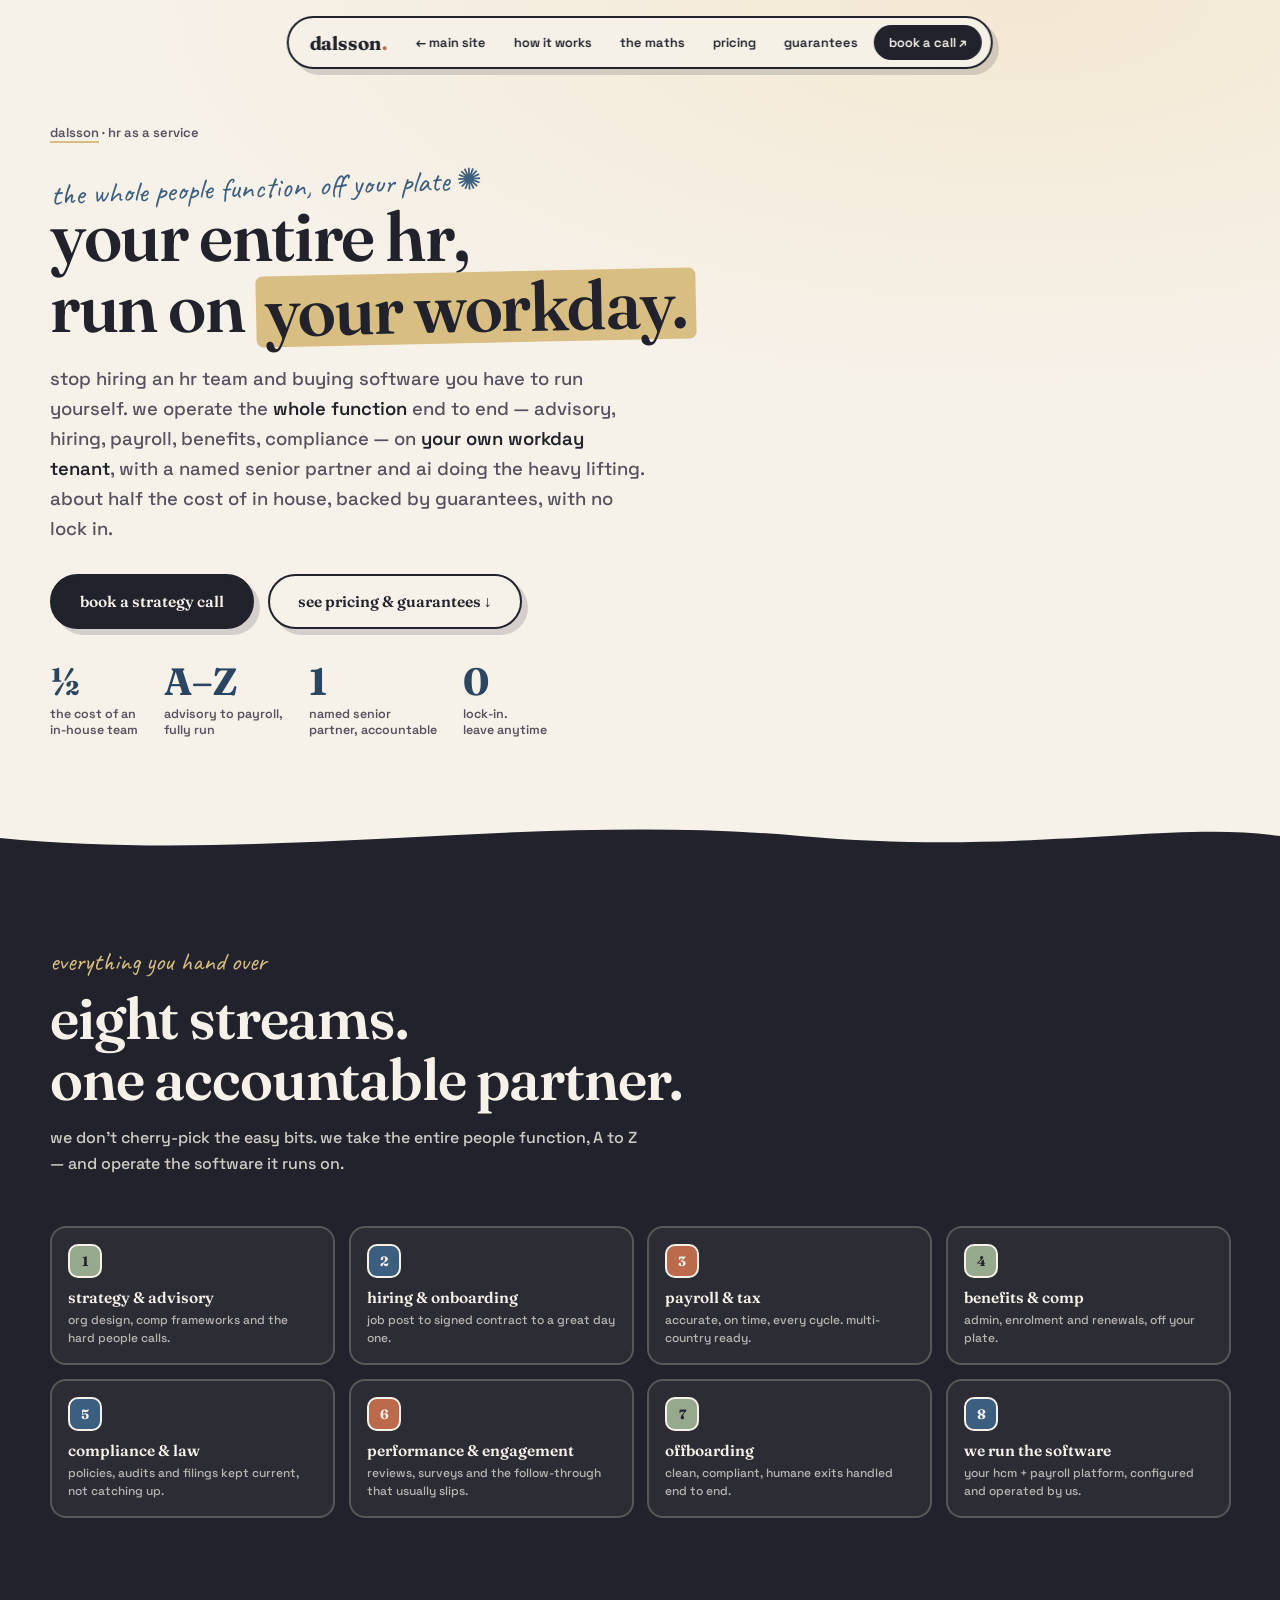
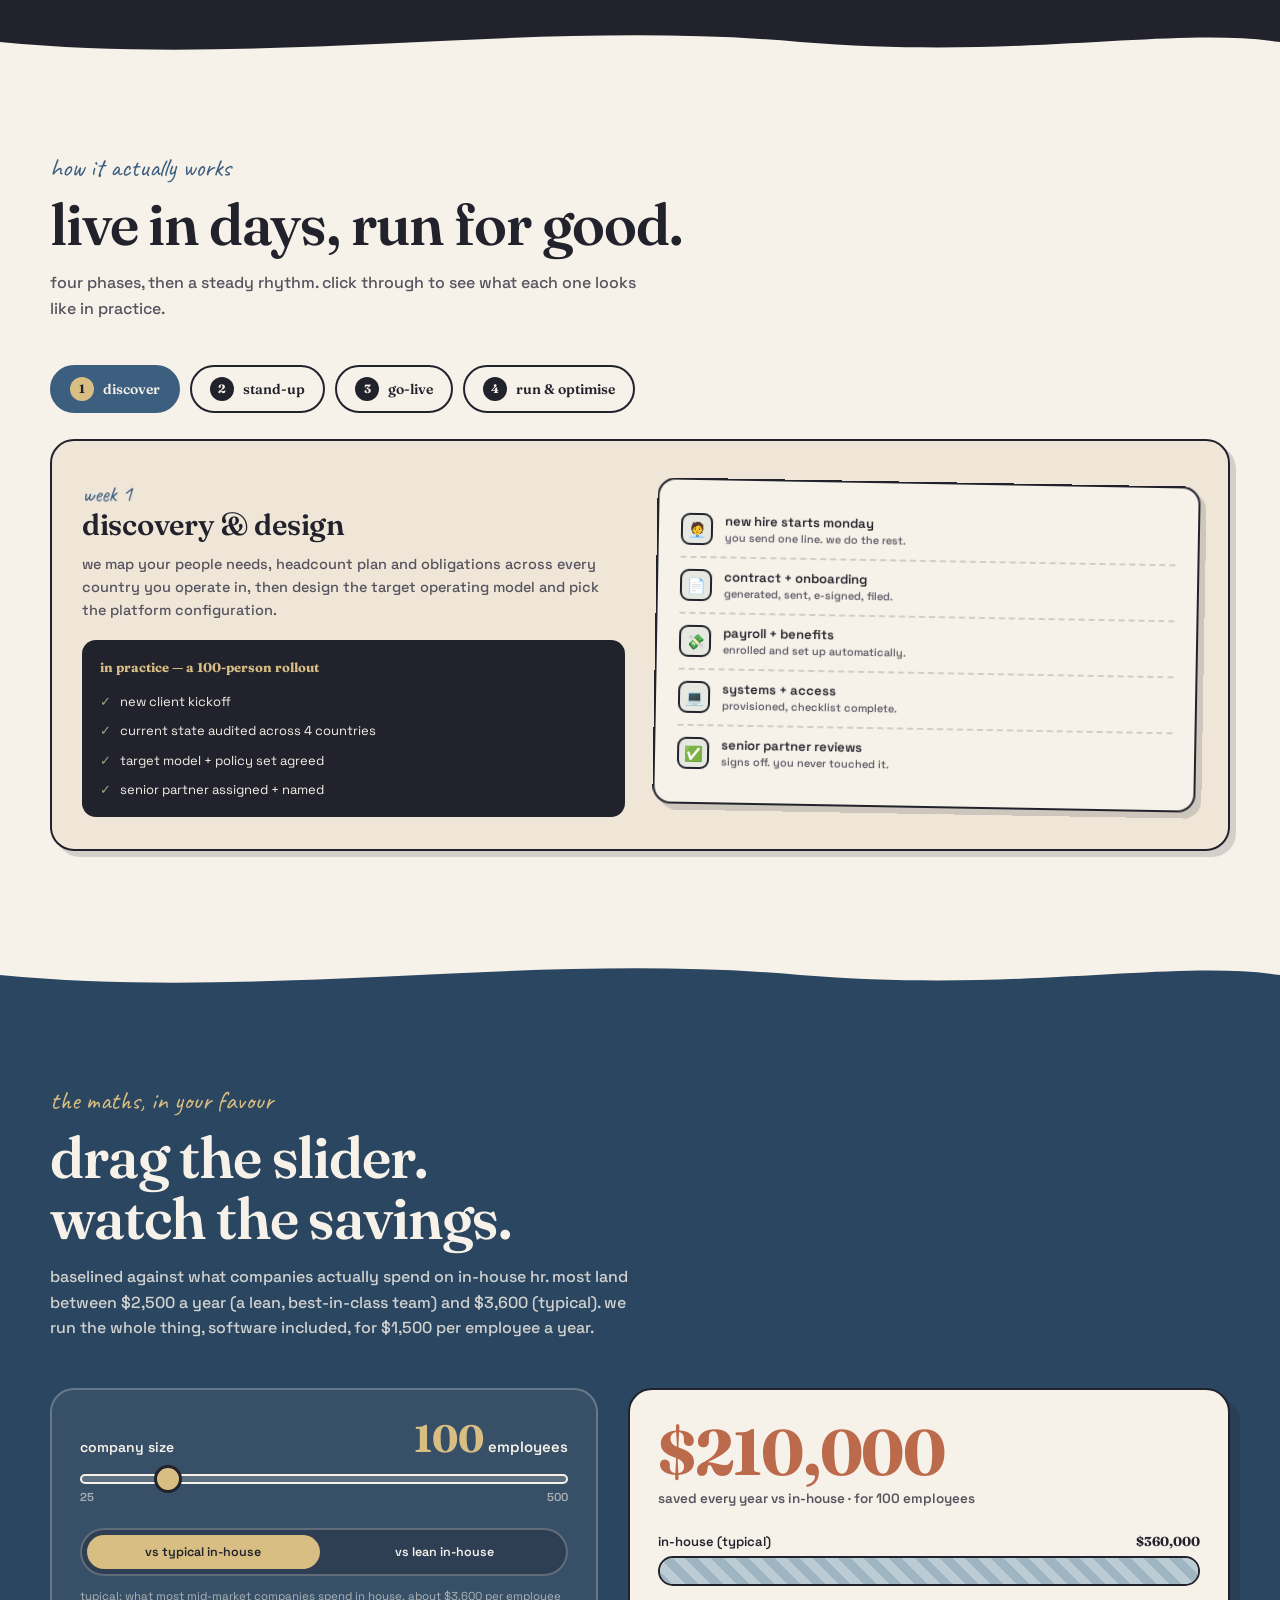
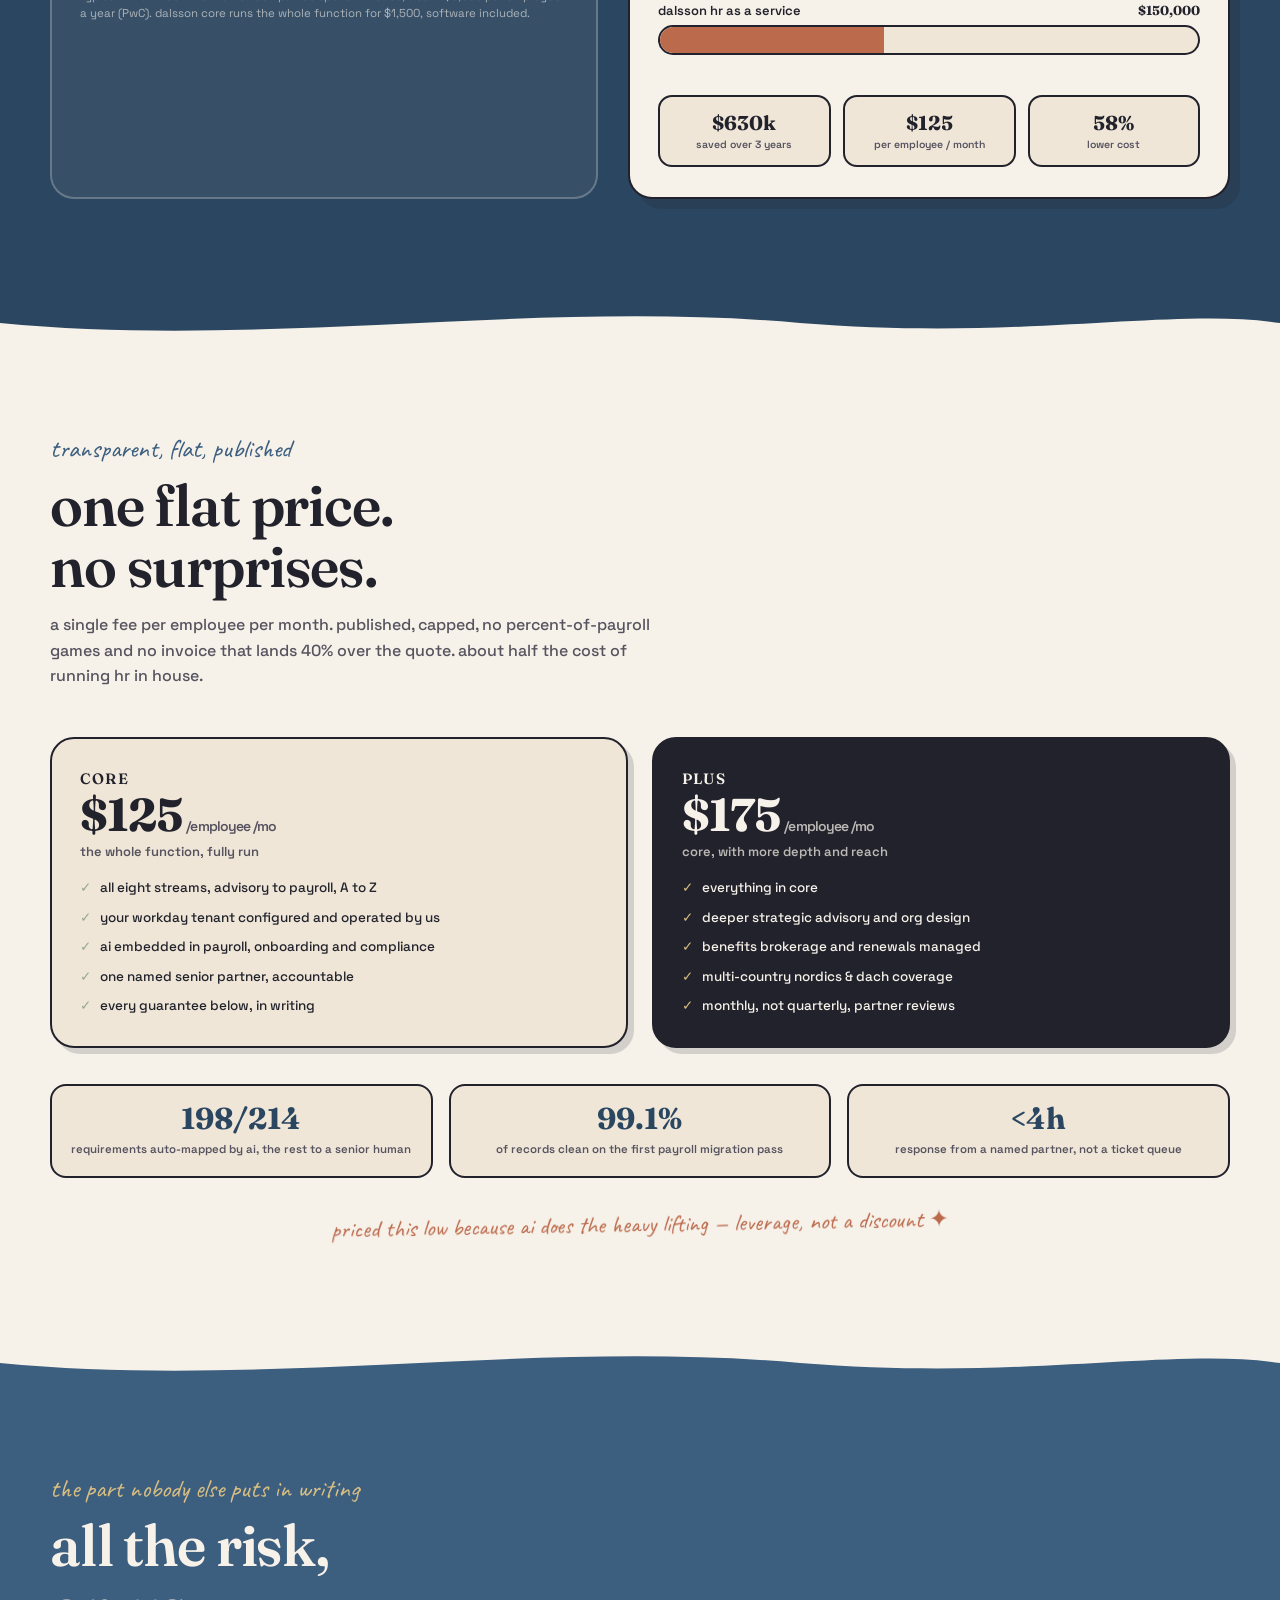
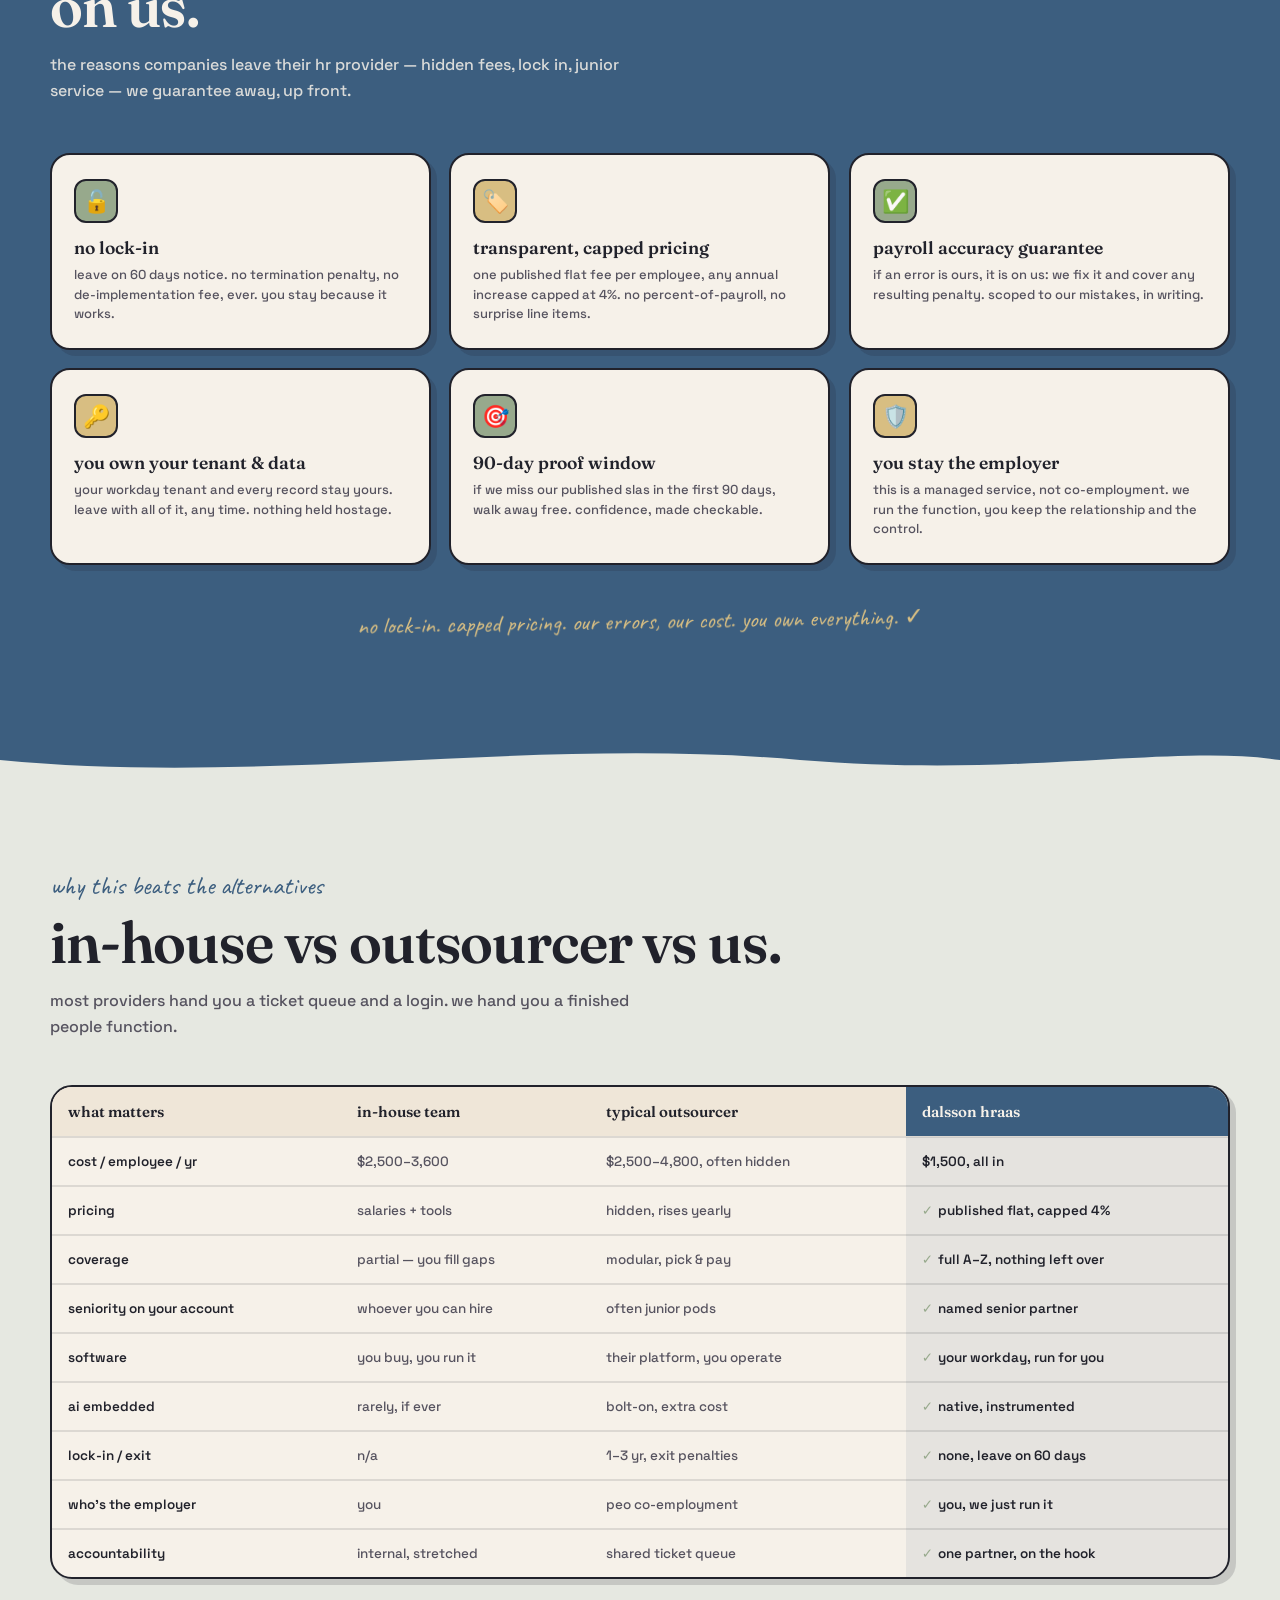
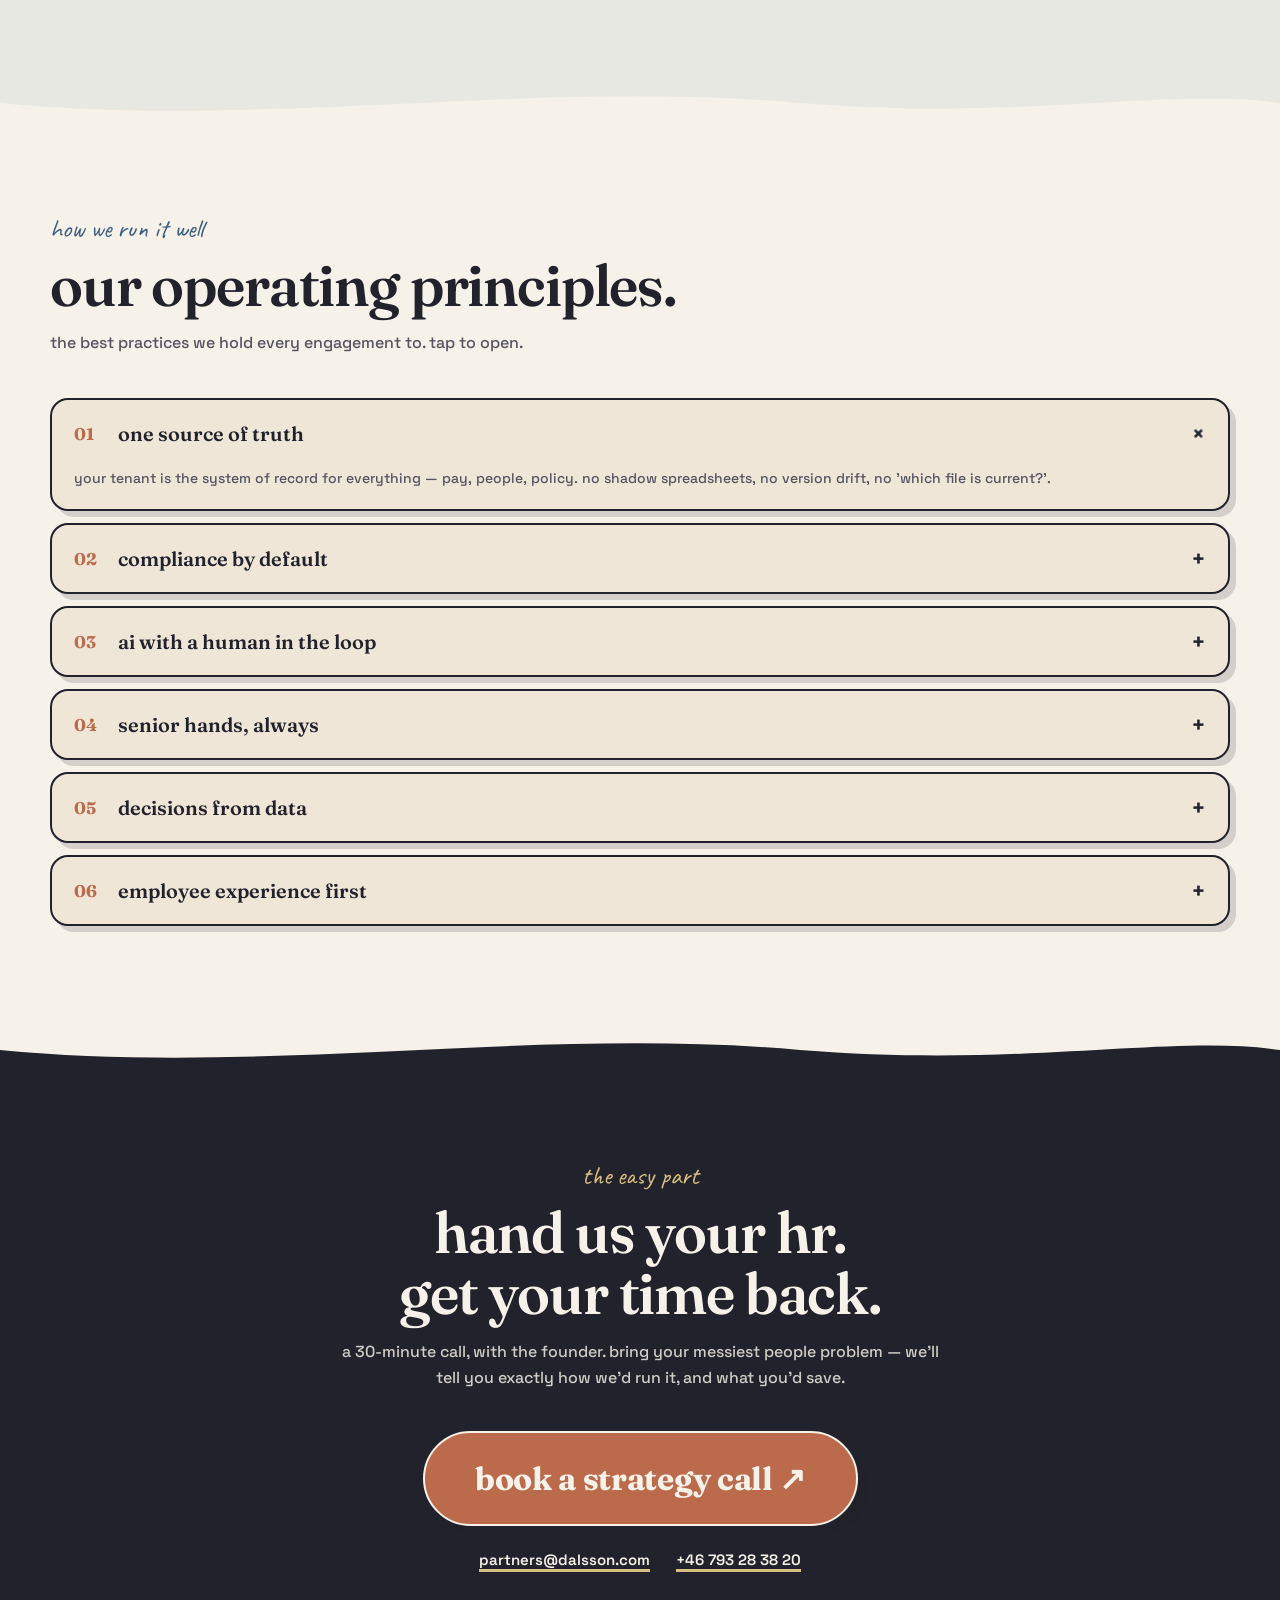
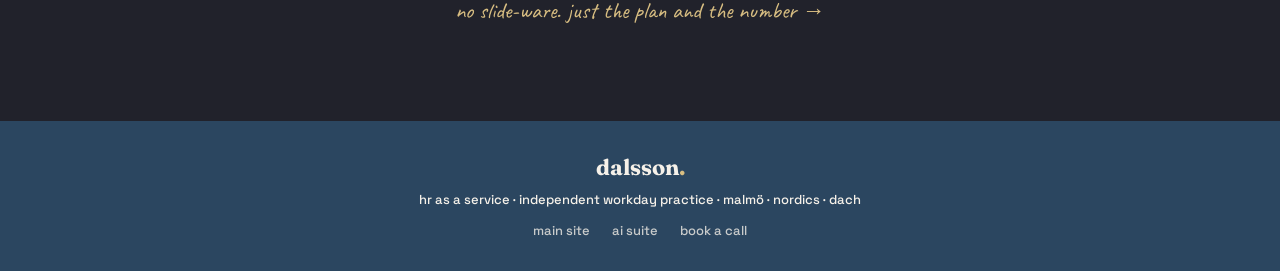
==== commit 0e3071f5: "Headings: one colour, no italics; keep the at scale highlight Removes the orange colour and italic s" ====
--- a/hr-as-a-service.html
+++ b/hr-as-a-service.html
@@ -67,7 +67,7 @@
 section.block{position:relative;padding:84px 24px 96px}
 .kick{display:inline-block;font-family:var(--hand);font-size:26px;transform:rotate(-2deg);margin-bottom:10px;color:var(--blue)}
 h2.huge{font-family:var(--disp);font-weight:600;letter-spacing:-.02em;font-size:clamp(31px,4.6vw,58px);line-height:1.06;max-width:900px}
-h2.huge em{font-style:normal;color:var(--clay)}
+h2.huge em{font-style:normal;color:inherit}
 .subline{font-size:16px;font-weight:500;margin-top:14px;max-width:600px;line-height:1.6;color:var(--ink2)}
 .wave{display:block;width:100%;height:54px;margin-bottom:-1px}
 
@@ -78,7 +78,7 @@
 .hero .hello{font-family:var(--hand);font-size:clamp(22px,2.6vw,30px);color:var(--blue);transform:rotate(-2deg);margin-bottom:8px}
 .hero h1{font-family:var(--disp);font-weight:600;letter-spacing:-.02em;font-size:clamp(38px,5.4vw,72px);line-height:1.02}
 .hero h1 .mark{font-style:normal;background:var(--sand);padding:0 .12em;border-radius:.1em;display:inline-block;transform:rotate(-1.2deg)}
-.hero h1 em{font-style:normal;color:var(--clay)}
+.hero h1 em{font-style:normal;color:inherit}
 .hero p.sub{font-size:clamp(15px,1.5vw,18.5px);line-height:1.62;color:var(--ink2);max-width:600px;margin-top:22px;font-weight:500}
 .hero p.sub b{color:var(--ink);font-weight:600}
 .hero-ctas{display:flex;gap:14px;margin-top:30px;flex-wrap:wrap}
@@ -109,7 +109,7 @@
 
 /* how it works */
 .how{background:var(--paper)}
-.how .kick{color:var(--clay)}
+.how .kick{color:var(--blue)}
 .tabs{display:flex;gap:10px;flex-wrap:wrap;margin-top:44px}
 .tab{font-family:var(--disp);font-weight:600;font-size:14px;border:2px solid var(--ink);border-radius:999px;padding:10px 18px;background:var(--paper);transition:all .2s var(--spring);display:flex;align-items:center;gap:9px}
 .tab .tn{width:24px;height:24px;border-radius:50%;background:var(--ink);color:var(--paper);display:flex;align-items:center;justify-content:center;font-size:12px;font-weight:700}
@@ -218,7 +218,7 @@
 
 /* pricing tiers */
 .pricing-sec{background:var(--paper)}
-.pricing-sec .kick{color:var(--clay)}
+.pricing-sec .kick{color:var(--blue)}
 .tiers{display:grid;grid-template-columns:1fr 1fr;gap:24px;margin-top:48px}
 @media(max-width:760px){.tiers{grid-template-columns:1fr}}
 .tier{border:2px solid var(--ink);border-radius:24px;background:var(--paper2);box-shadow:var(--sh);padding:30px 28px;transform:rotate(var(--r,0deg));transition:transform .3s var(--spring)}
@@ -428,7 +428,7 @@
 <svg class="wave" viewBox="0 0 1440 54" preserveAspectRatio="none" style="background:var(--blue)"><path d="M0,28 C300,54 600,4 900,28 C1150,46 1320,12 1440,28 L1440,54 L0,54 Z" fill="#E6E8E1"/></svg>
 <section class="block matrix-sec" id="matrix">
   <div class="wrap">
-    <span class="kick pop" style="color:var(--clay)">why this beats the alternatives</span>
+    <span class="kick pop">why this beats the alternatives</span>
     <h2 class="huge pop" style="--d:.1s">in-house vs outsourcer vs <em>us.</em></h2>
     <p class="subline pop" style="--d:.2s">most providers hand you a ticket queue and a login. we hand you a finished people function.</p>
     <div class="matrix-wrap pop" style="--d:.2s">
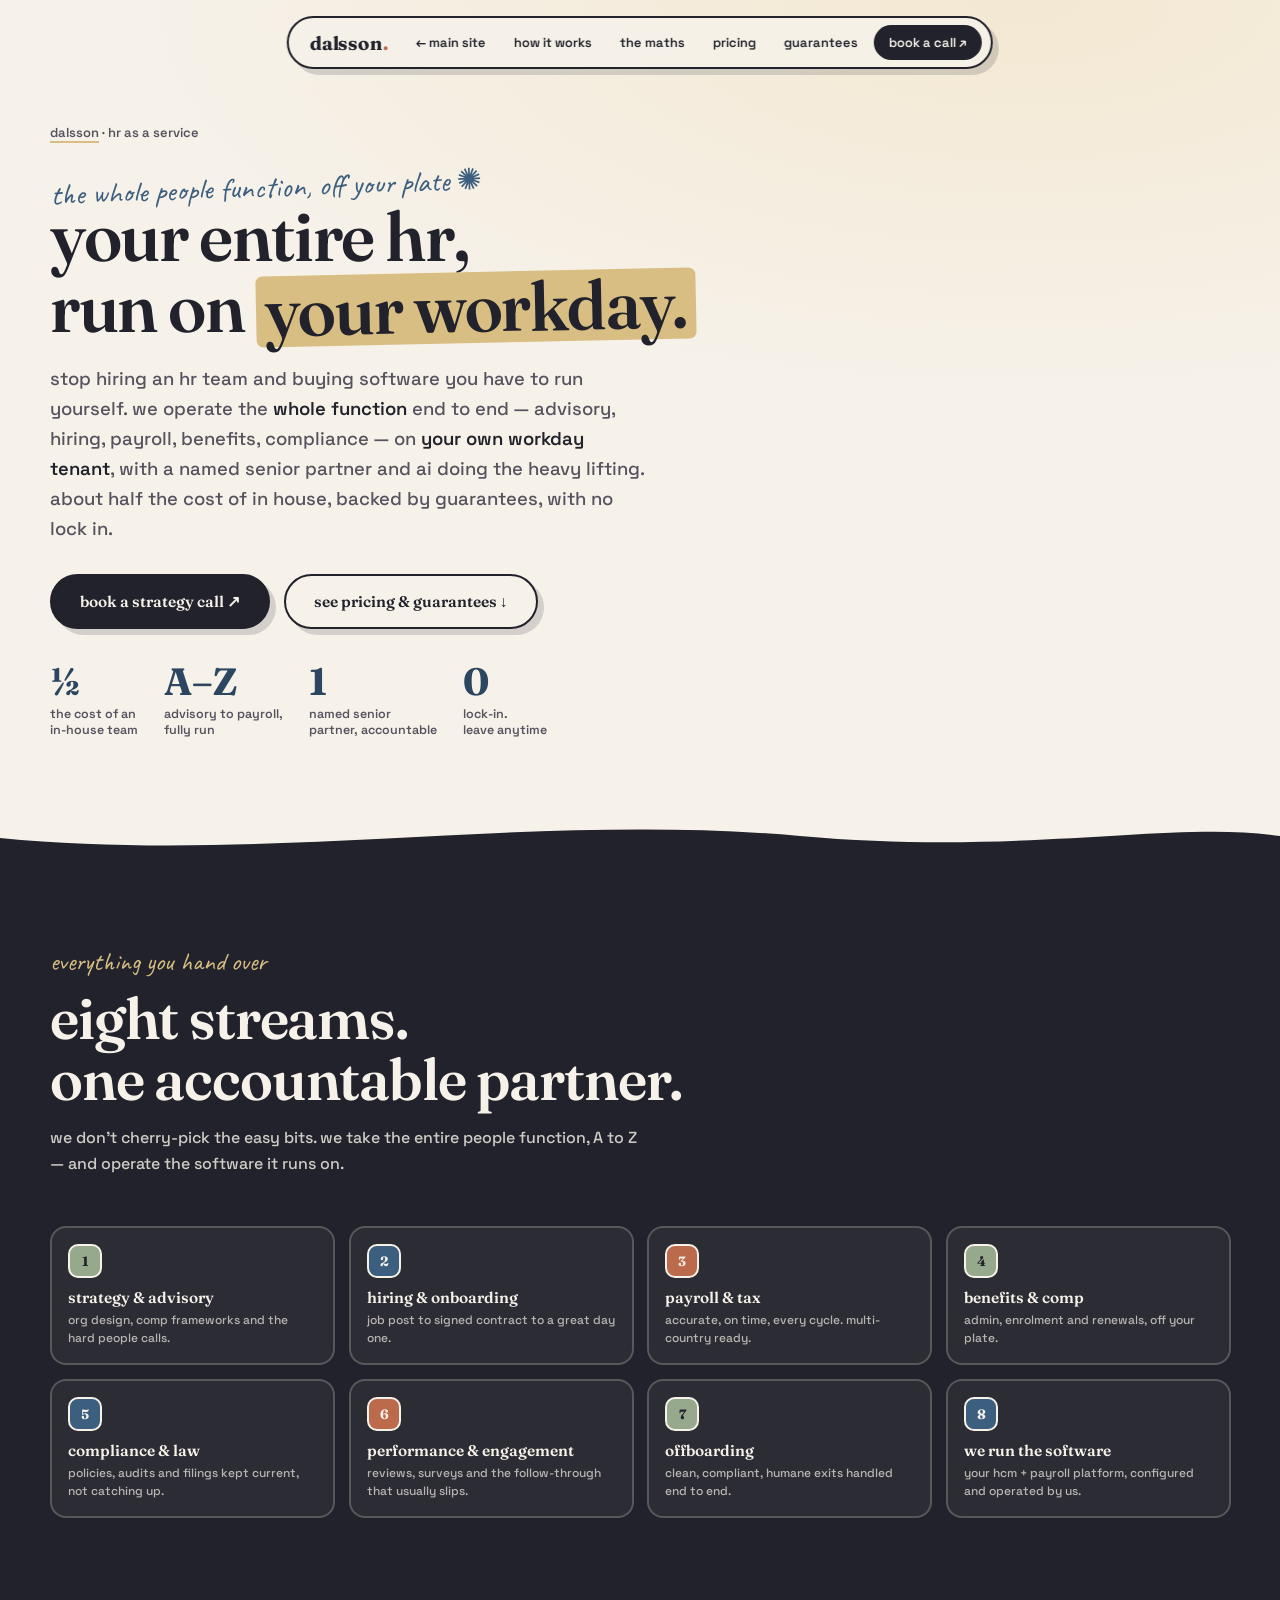
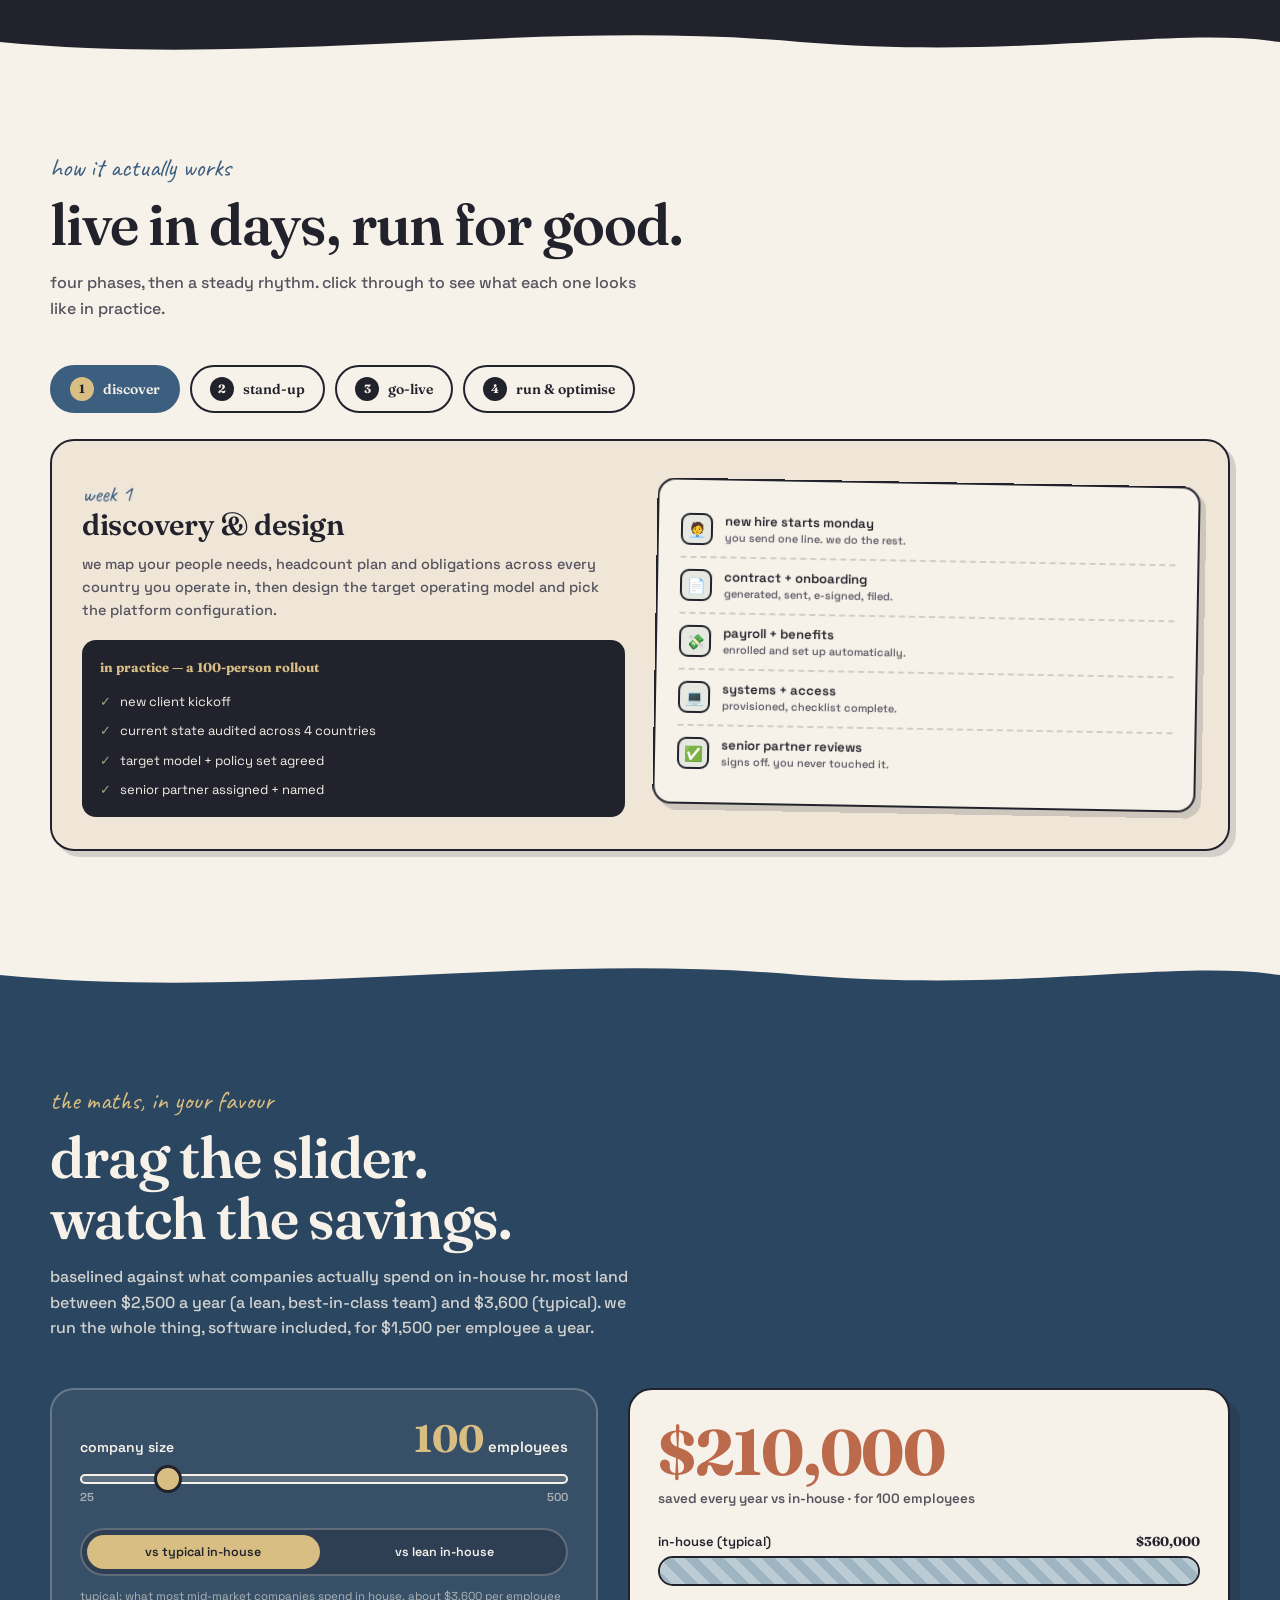
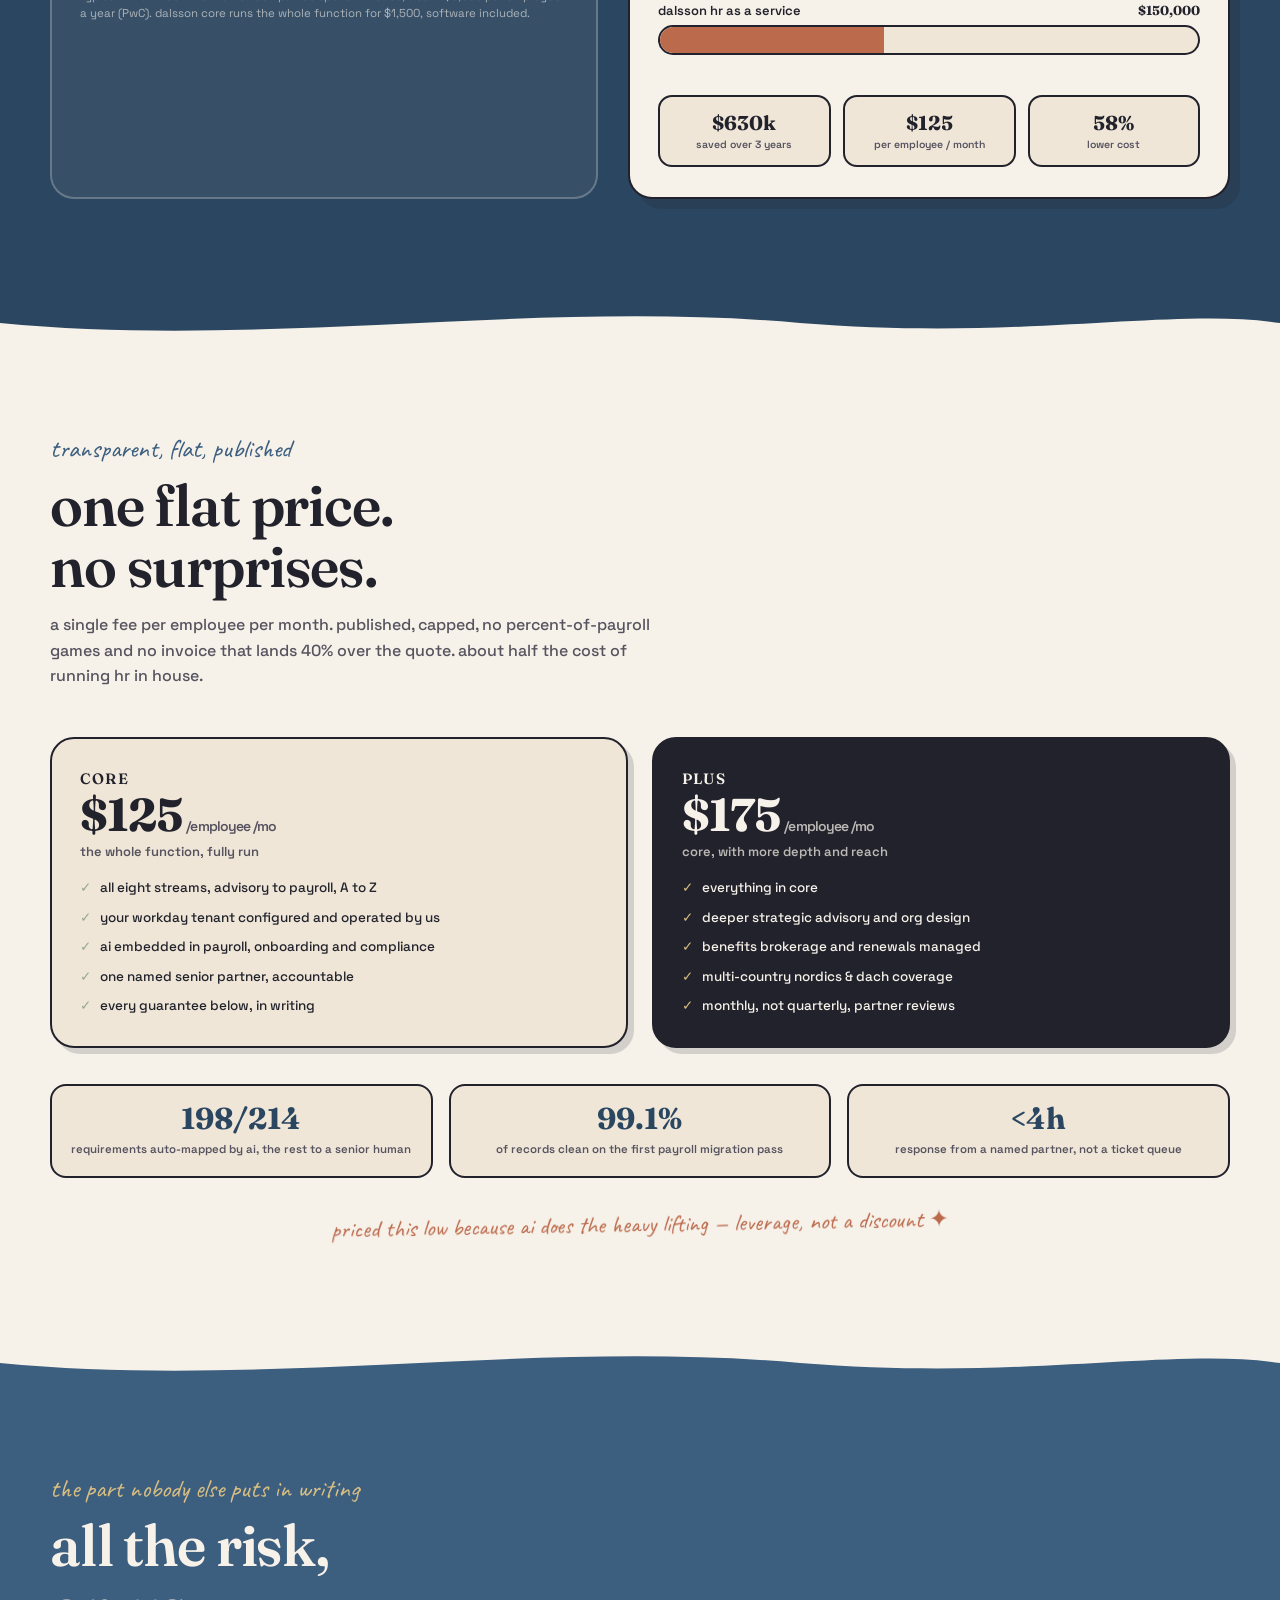
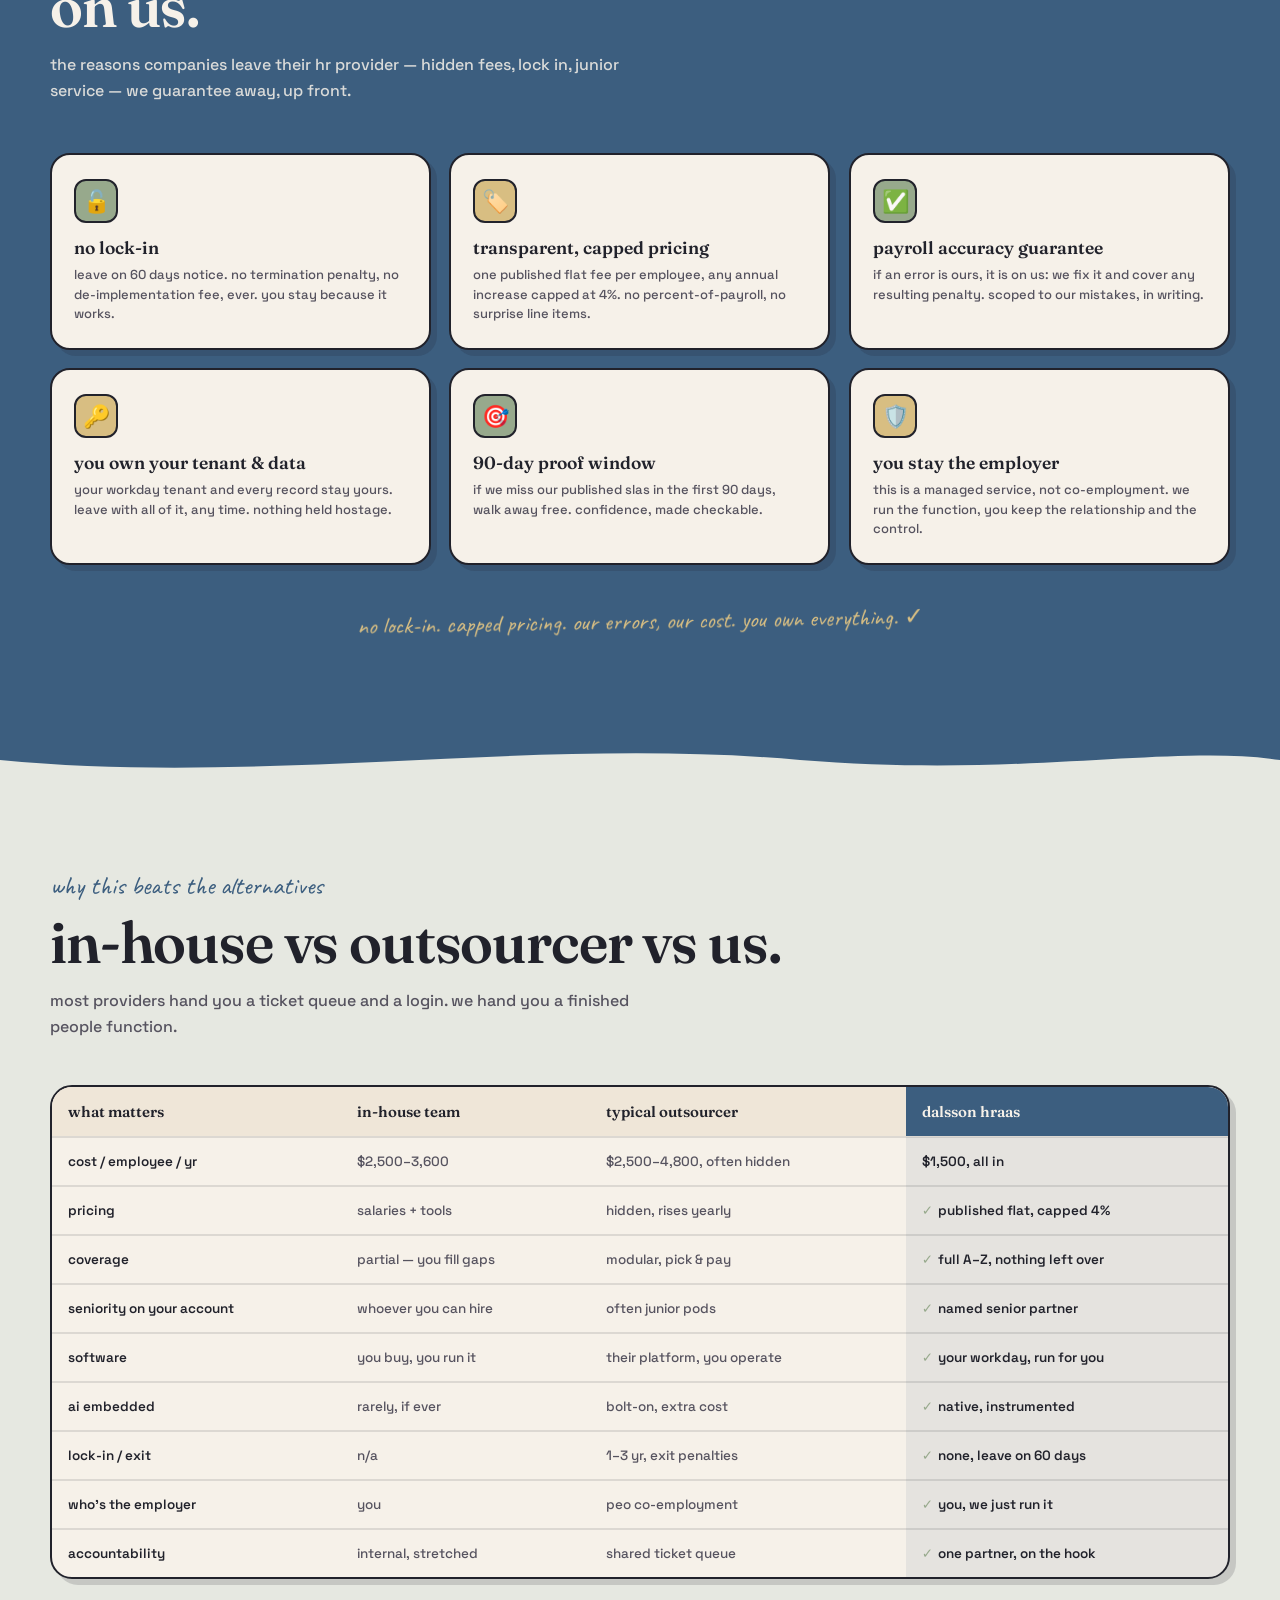
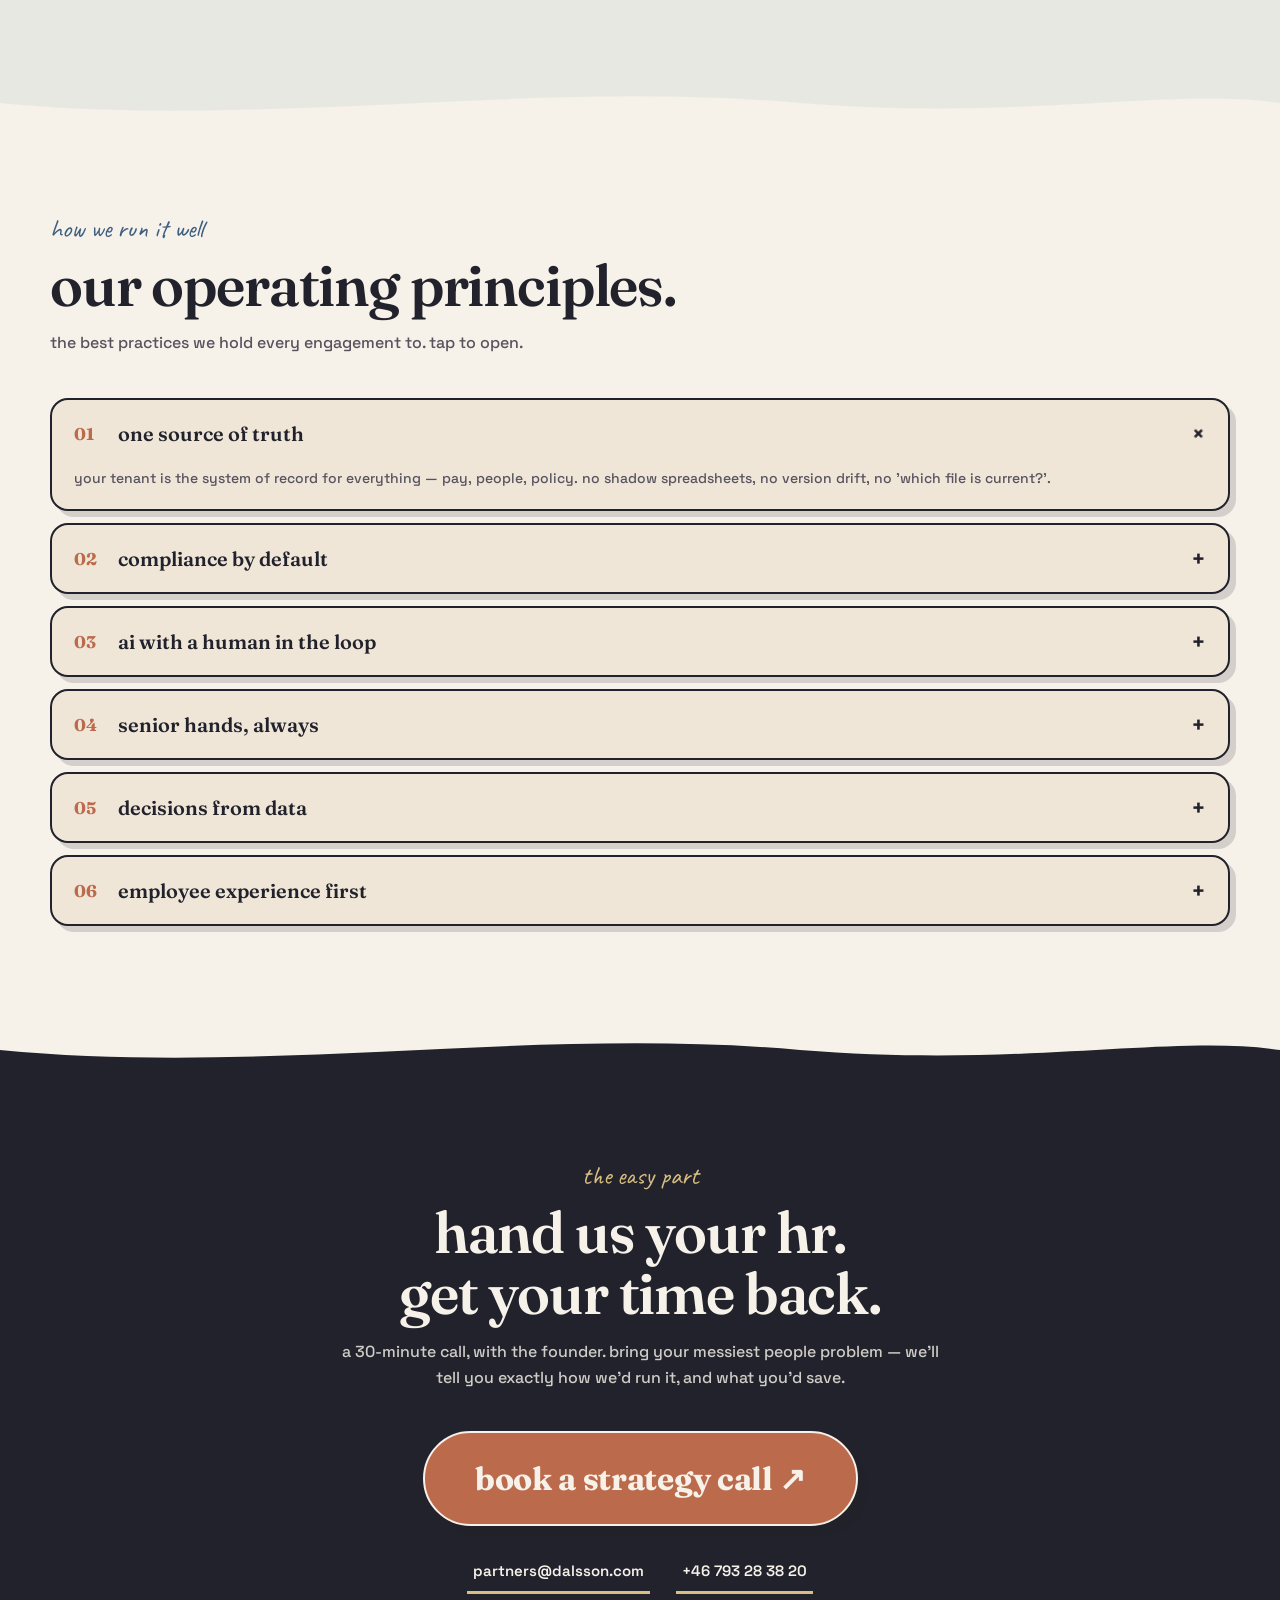
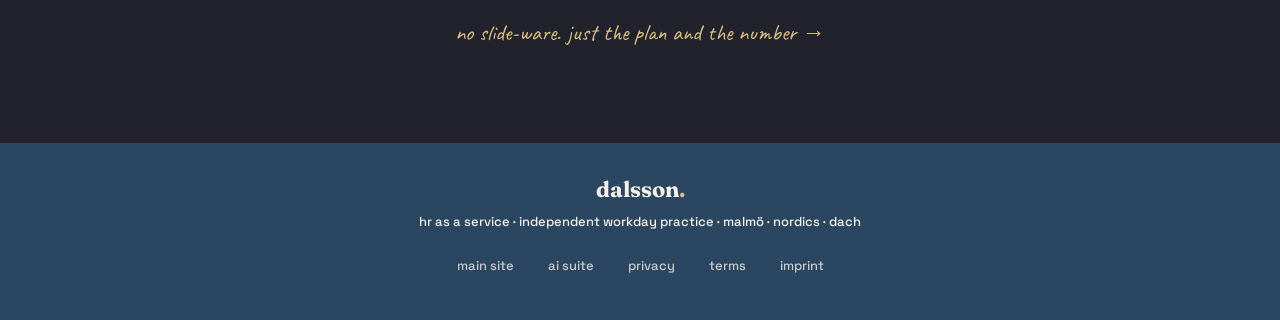
==== commit 2c3e5c15: "Mobile menu, legal pages, Calendly CTAs, 20 years, stale text, mobile overflow" ====
--- a/hr-as-a-service.html
+++ b/hr-as-a-service.html
@@ -17,14 +17,14 @@
 <meta property="og:url" content="https://dalsson.com/hr-as-a-service">
 <meta property="og:title" content="HR as a Service — dalsson">
 <meta property="og:description" content="Your entire HR run on your Workday, software included, AI embedded — about half the cost of in-house. Transparent flat pricing, no lock-in, guarantees in writing.">
-<meta property="og:image" content="https://dalsson.com/og-hraas.png">
-<meta property="og:image:width" content="1200">
-<meta property="og:image:height" content="630">
+<meta property="og:image" content="https://dalsson.com/og-hraas.png?v=3">
+<meta property="og:image:width" content="2400">
+<meta property="og:image:height" content="1260">
 <meta property="og:image:alt" content="dalsson HR as a Service — HR, fully run, about half the cost">
 <meta name="twitter:card" content="summary_large_image">
 <meta name="twitter:title" content="HR as a Service — dalsson">
 <meta name="twitter:description" content="Your whole people function, run on your Workday for about half the cost of in-house. No lock-in, guarantees in writing.">
-<meta name="twitter:image" content="https://dalsson.com/og-hraas.png">
+<meta name="twitter:image" content="https://dalsson.com/og-hraas.png?v=3">
 <link rel="preconnect" href="https://fonts.googleapis.com">
 <link rel="preconnect" href="https://fonts.gstatic.com" crossorigin>
 <link href="https://fonts.googleapis.com/css2?family=Fraunces:ital,opsz,wght@0,9..144,500;0,9..144,600;0,9..144,700;1,9..144,500&family=Space+Grotesk:wght@400;500;600;700&family=Caveat:wght@600;700&display=swap" rel="stylesheet">
@@ -62,6 +62,19 @@
 nav.top a.cta{background:var(--ink);color:var(--paper);font-weight:600;font-size:13px;padding:9px 15px;border-radius:999px;transition:all .25s var(--spring)}
 nav.top a.cta:hover{background:var(--blue);transform:rotate(1.5deg) scale(1.05)}
 @media(max-width:720px){nav.top a.lnk{display:none}}
+/* mobile menu */
+nav.top details.menu{display:none;position:static}
+nav.top details.menu summary{list-style:none;cursor:pointer;font-weight:600;font-size:13px;padding:9px 12px;border-radius:999px;min-height:44px;display:flex;align-items:center;gap:6px;user-select:none}
+nav.top details.menu summary::-webkit-details-marker{display:none}
+nav.top details.menu summary::before{content:"";width:16px;height:2px;background:var(--ink);box-shadow:0 -5px 0 var(--ink),0 5px 0 var(--ink);display:inline-block;margin-right:4px}
+nav.top details.menu[open] summary{background:var(--sand)}
+nav.top details.menu .sheet{position:absolute;top:calc(100% + 10px);left:0;right:0;background:var(--paper);border:2px solid var(--ink);border-radius:22px;padding:8px;display:flex;flex-direction:column;box-shadow:var(--sh);white-space:normal}
+nav.top details.menu .sheet a{display:flex;align-items:center;min-height:46px;padding:10px 16px;border-radius:14px;font-weight:600;font-size:16px}
+nav.top details.menu .sheet a:hover,nav.top details.menu .sheet a:focus-visible{background:var(--sand)}
+@media(max-width:720px){nav.top{left:10px;right:10px;transform:none;max-width:none;justify-content:space-between}nav.top details.menu{display:block}nav.top a.cta{min-height:44px;display:inline-flex;align-items:center}}
+html,body{overflow-x:clip}
+.marq{overflow-x:clip}
+.alt a,footer nav a{display:inline-flex;align-items:center;min-height:44px;padding:0 6px}
 
 .wrap{max-width:1180px;margin:0 auto}
 section.block{position:relative;padding:84px 24px 96px}
@@ -267,7 +280,10 @@
   <a class="lnk" href="#calc">the maths</a>
   <a class="lnk" href="#pricing">pricing</a>
   <a class="lnk" href="#guarantees">guarantees</a>
-  <a class="cta" href="#book">book a call ↗</a>
+  <details class="menu"><summary aria-label="Open menu">menu</summary><div class="sheet">
+    <a href="/#top">← main site</a><a href="#how">how it works</a><a href="#calc">the maths</a><a href="#pricing">pricing</a><a href="#guarantees">guarantees</a><a href="#book">contact</a>
+  </div></details>
+  <a class="cta" href="https://calendly.com/fredrik-dalsson/30min" target="_blank" rel="noopener">book a call ↗</a>
 </nav>
 
 <!-- HERO -->
@@ -278,7 +294,7 @@
     <h1>your entire hr,<br>run on <span class="mark">your workday.</span></h1>
     <p class="sub">stop hiring an hr team and buying software you have to run yourself. we operate the <b>whole function</b> end to end — advisory, hiring, payroll, benefits, compliance — on <b>your own workday tenant</b>, with a named senior partner and ai doing the heavy lifting. about half the cost of in house, backed by guarantees, with no lock in.</p>
     <div class="hero-ctas">
-      <a class="bigbtn" href="#book">book a strategy call</a>
+      <a class="bigbtn" href="https://calendly.com/fredrik-dalsson/30min" target="_blank" rel="noopener">book a strategy call ↗</a>
       <a class="bigbtn ghost" href="#pricing">see pricing &amp; guarantees ↓</a>
     </div>
     <div class="trust">
@@ -468,7 +484,7 @@
     <span class="kick pop" style="color:var(--sand)">the easy part</span>
     <h2 class="huge pop" style="--d:.1s">hand us your hr.<br>get your time <em>back.</em></h2>
     <p class="subline pop" style="--d:.2s">a 30-minute call, with the founder. bring your messiest people problem — we'll tell you exactly how we'd run it, and what you'd save.</p>
-    <a class="megabtn pop" style="--d:.3s" id="megaBtn" href="mailto:partners@dalsson.com?subject=hr%20as%20a%20service">book a strategy call ↗</a>
+    <a class="megabtn pop" style="--d:.3s" id="megaBtn" href="https://calendly.com/fredrik-dalsson/30min" target="_blank" rel="noopener">book a strategy call ↗</a>
     <div class="alt pop" style="--d:.4s">
       <a href="mailto:partners@dalsson.com">partners@dalsson.com</a>
       <a href="tel:+46793283820">+46 793 28 38 20</a>
@@ -480,7 +496,7 @@
 <footer>
   <span class="flogo">dalsson<i>.</i></span>
   hr as a service · independent workday practice · malmö · nordics · dach
-  <nav><a href="/">main site</a><a href="/#suite">ai suite</a><a href="#book">book a call</a></nav>
+  <nav><a href="/">main site</a><a href="/#suite">ai suite</a><a href="/privacy">privacy</a><a href="/terms">terms</a><a href="/imprint">imprint</a></nav>
 </footer>
 
 <script>
@@ -602,5 +618,6 @@
   mega.addEventListener("click",fire);mega.addEventListener("mouseenter",fire,{once:true});
 })();
 </script>
+<script>document.querySelectorAll("nav.top details.menu .sheet a").forEach(a=>a.addEventListener("click",()=>a.closest("details").removeAttribute("open")));</script>
 </body>
 </html>
